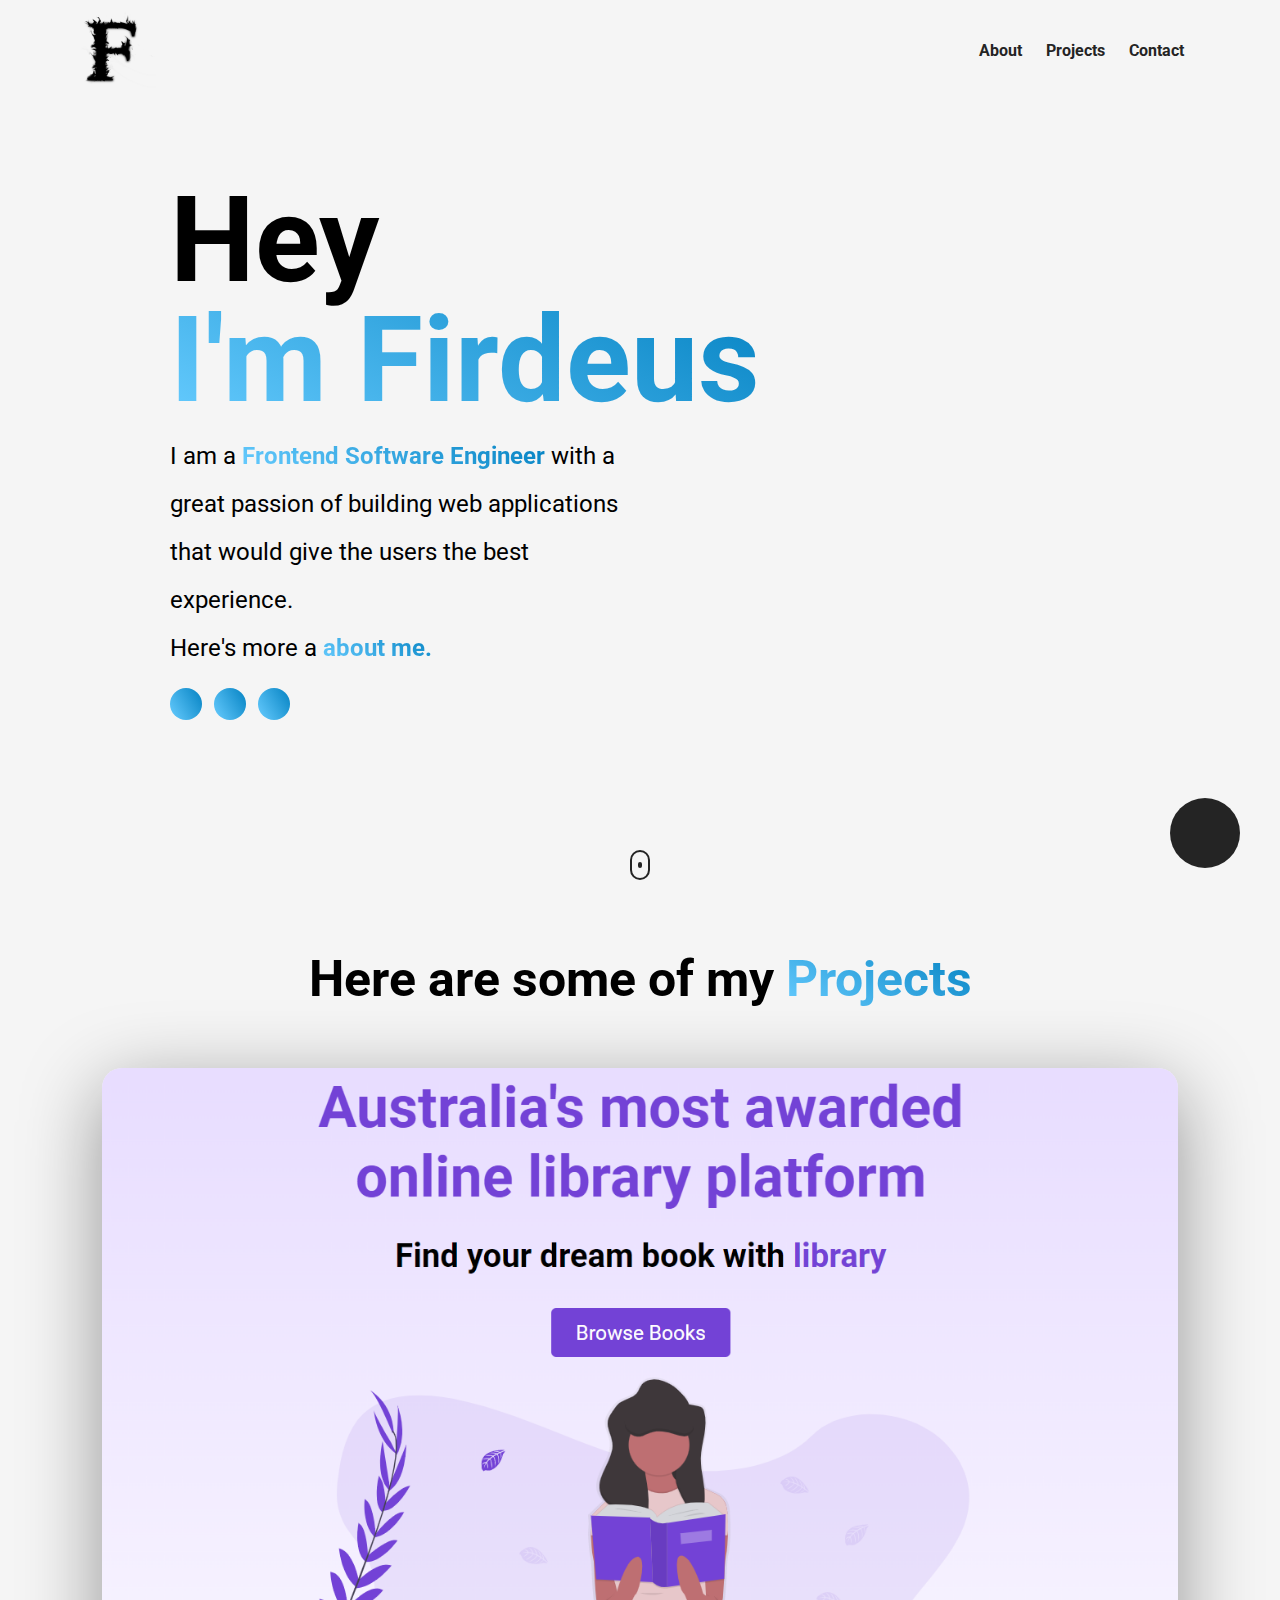
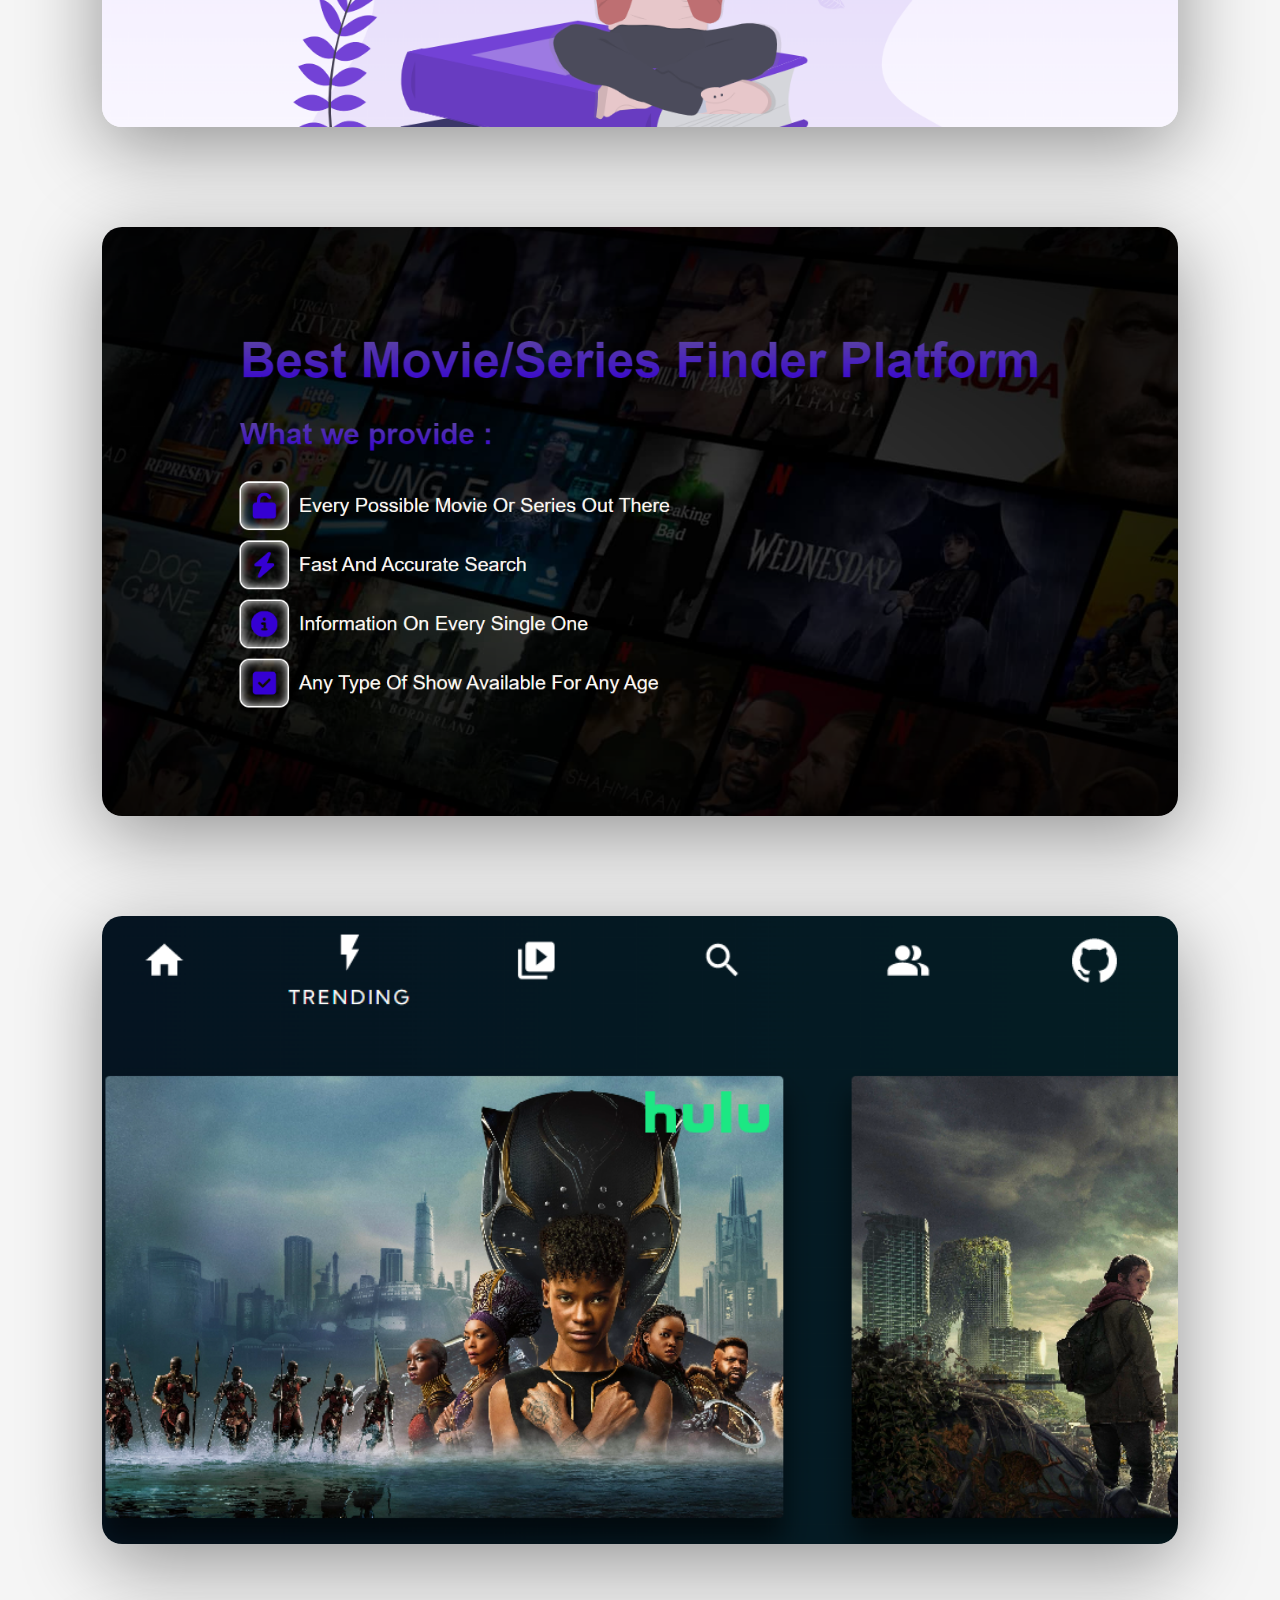
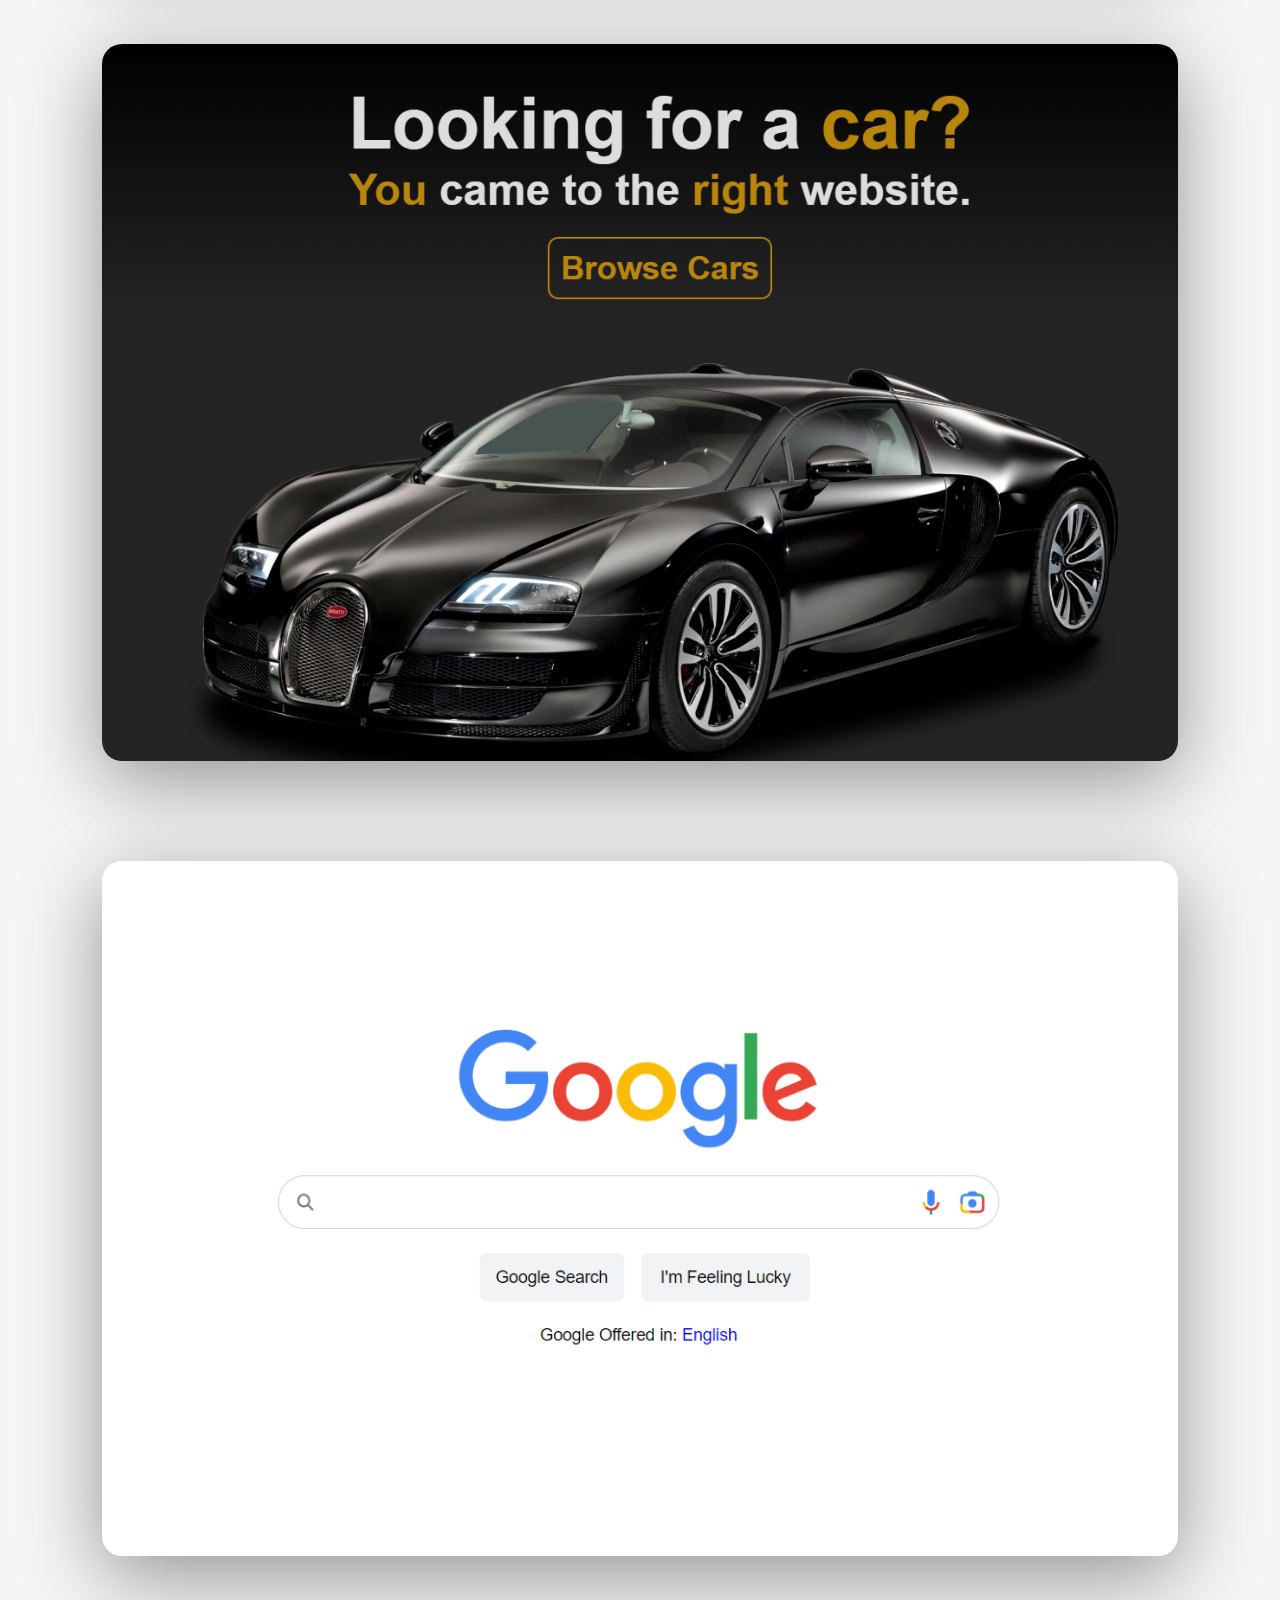
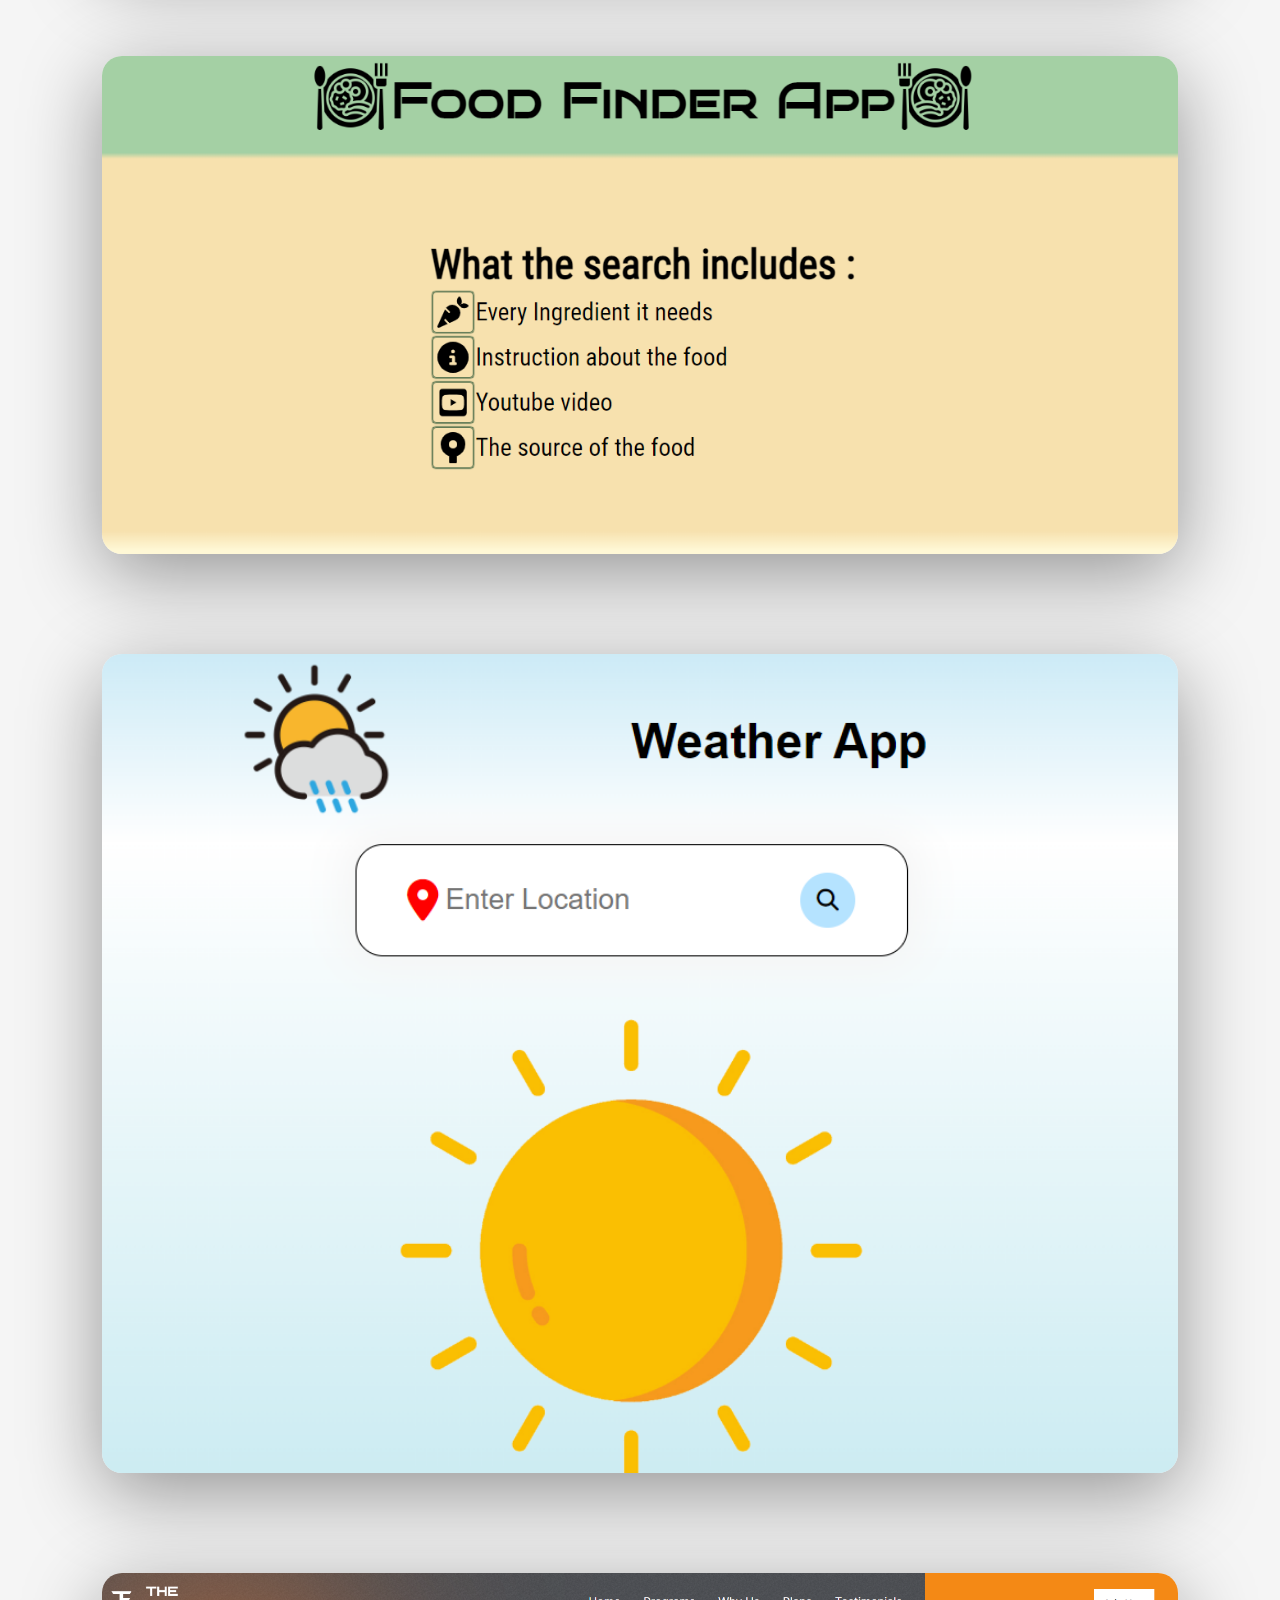
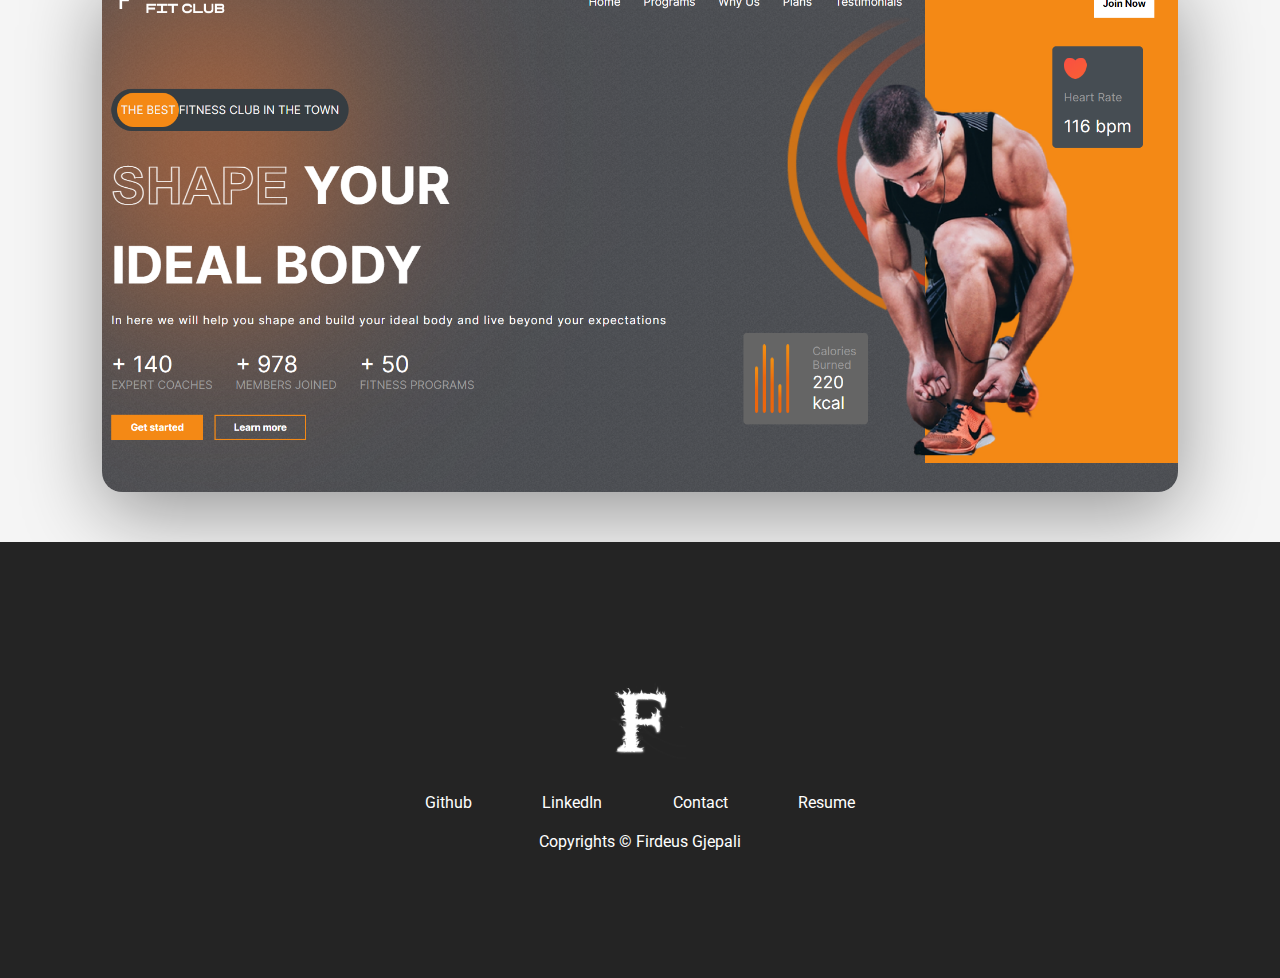
==== index.html @ e4bb8345 "commit" ====
<!DOCTYPE html>
<html lang="en">
  <head>
    <meta charset="UTF-8" />
    <meta http-equiv="X-UA-Compatible" content="IE=edge" />
    <meta name="viewport" content="width=device-width, initial-scale=1.0" />
    <title>Firdeus Gjepali</title>
    <link rel="stylesheet" href="styles.css" />
    <link rel="icon" href="./assets2/favicon.png">
       <script src="https://kit.fontawesome.com/c8e4d183c2.js"></script>
        <script src="index.js"></script>
       <script type="text/javascript"
        src="https://cdn.jsdelivr.net/npm/@emailjs/browser@3/dist/email.min.js">
        </script>
        <script type="text/javascript">
        (function(){
        emailjs.init("X4Mi8L9q9HTYDrE3U");
       })();
</script>
  </head>
  <body>
    <section id="landing-page">
      <nav>
        <figure>
          <img src="./assets2/theLogo.png" class="personal__logo" />
        </figure>
        <ul class="nav__link--list">
          <li class="nav__link">
            <a
              href="#"
              class="nav__link--anchor link__hover-effect link__hover-effect-black"
              onclick="toggleModal()"
              >About</a
            >
          </li>
          <li class="nav__link">
            <a
              href="#projects"
              class="nav__link--anchor link__hover-effect link__hover-effect-black"
              >Projects</a
            >
          </li>
          <li class="nav__link">
            <a
              href="#"
              class="nav__link--anchor link__hover-effect link__hover-effect-black"
              onclick="toggleModal()">Contact</a
            >
          </li>
          <li class="nav__link click" onclick="toggleContrast()">
            <i class="fas fa-adjust"></i>
          </li>
        </ul>
      </nav>
      <header class="header">
        <div class="header__content">
          <h1 class="title">Hey <br>
          <span class="color">I'm Firdeus</span></h1>
          <p class="header__para">
            I am a <b class="color">Frontend Software Engineer</b> with a great
            passion of building web applications that would give the users the
            best experience. <br />
            Here's more a <a href="#"><b class="color click" onclick="toggleModal()">about me.</b></a>
          </p>
          <div class="social__list">
            <a href="https://www.linkedin.com/in/firdeus-gjepali-832869245/" target="_blank" class="social__link click">
              <i class="fab fa-linkedin-in"></i>
            </a>
            <a href="https://github.com/FirdeusGj" target="_blank" class="social__link click">
              <i class="fab fa-github"></i>
            </a>
            <a href="./assets2/MyResume.pdf" target="_blank" class="social__link click">
              <i class="fas fa-file-pdf"></i>
            </a>
          </div>
        </div>
      </header>
      <a href="#">
        <button class="mail__btn click" onclick="toggleModal()">
          <i class="fas fa-envelope"></i>
        </button>
      </a>
        <a href="#projects" class="scroll">
          <div class="scroll__icon click"></div>
        </a>
      <div class="modal">
        <div class="modal__half modal__about">
          <h3 class="modal__title modal__title--about">Here's a bit <span class="color">about me</span></h3>
          <h4 class="modal__sub-title modal__sub-title--about">Frontend Software Engineer</h4>
          <p class="modal__para">
            I'm a 18 year-old <span class="color">frontend software engineer</span> with a strong passion
            of building websites that would give the users their <span class="color">best experience</span>
          </p>
          <div class="modal__languages">
            <figure class="modal__language">
              <img src="https://upload.wikimedia.org/wikipedia/commons/thumb/3/38/HTML5_Badge.svg/240px-HTML5_Badge.svg.png" class="modal__language--img" alt="">
              <span class="language__name">HTML</span>
            </figure>
            <figure class="modal__language">
              <img src="https://upload.wikimedia.org/wikipedia/commons/6/6a/JavaScript-logo.png" class="modal__language--img" alt="">
              <span class="language__name">JavaScript</span>
            </figure>
            <figure class="modal__language">
              <img src="https://cdn.iconscout.com/icon/free/png-256/css-131-722685.png" class="modal__language--img" alt="">
              <span class="language__name">CSS</span>
            </figure>
            <figure class="modal__language">
              <img src="https://cdn.iconscout.com/icon/free/png-256/react-3-1175109.png" class="modal__language--img" alt="">
              <span class="language__name">React</span>
            </figure>
          </div>
        </div>
        <div class="modal__half modal__contact">
        <i class="fas fa-times modal__exit click" onclick="toggleModal()"></i>
          <h3 class="modal__title modal__title--contact">
            Let's have a chat!
          </h3>
          <h3 class="modal__title modal__title--contact modal__sub-title">
            I'm open to new opportunities.
          </h3>
          <form id="contact__form" onsubmit="contact(event)">
            <div class="form__item">
              <label class="form__item--label">Name</label>
              <input name="user_name" type="text" class="input" required></input>
            </div>
            <div class="form__item">
              <label class="form__item--label">Email</label>
              <input name="user_email" type="email" class="input" required></input>
            </div>
            <div class="form__item">
              <label class="form__item--label">Message</label>
              <textarea name="message" type="text" class="input" required></textarea>
            </div>
            <button id="contact__submit" class="form__submit">
              Send it my way
            </button>
          </form>
          <div class="modal__overlay modal__overlay--loading">
            <i class="fas fa-spinner"></i>
          </div>
          <div class="modal__overlay modal__overlay--success">
            Thanks for the message! Looking forward to speaking to you soon.
          </div>
        </div>
      </div>
    </section>
    <section id="projects">
      <div class="container">
        <div class="row">
          <h1 class="section__title">
            Here are some of my <span class="color">Projects</span>
          </h1>
          <ul class="project__list">
            <li class="project">
              <div class="project__wrapper">
                <img src="./assets2/ecommerceLink.png" class="project__img" />
                <div class="project__wrapper--bg"></div>
                <div class="project__description">
                  <h3 class="project__description--title">
                    Library App
                  </h3>
                  <h4 class="project__description--sub-title">
                    HTML, CSS, JavaScript, React 
                  </h4>
                  <p class="project__description--para">
                    This is a library app project I made while using React. You can browse books, add them to the cart by showing the total price, remove them from it, sort from hightest to lowest in price (either way too) or by rating, view recommended books and it's responsive as well.
                  </p>
                  <div class="project__description--links">
                    <a href="https://github.com/FirdeusGj/Library-react" target="_blank" class="project__description--link">
                      <i class="fab fa-github"></i>
                    </a>
                    <a href="https://imaginative-capybara-188b0a.netlify.app/" target="_blank" class="project__description--link">
                      <i class="fas fa-link"></i>
                    </a>
                  </div>
                </div>
              </div>
            </li>
          </ul>
        </div>
      </div>
      <div class="container">
        <div class="row">
          <ul class="project__list">
            <li class="project">
              <div class="project__wrapper">
                <img src="./assets2/movieFinder.png" class="project__img" />
                <div class="project__wrapper--bg"></div>
                <div class="project__description">
                  <h3 class="project__description--title">
                    Movie Finder App
                  </h3>
                  <h4 class="project__description--sub-title">
                    HTML, CSS, JavaScript, React
                  </h4>
                  <p class="project__description--para">
                    This movie finder app is made using React and API. It can find different movies based on what you search, you can view the movie's important information when clicking it, shows similar shows based on what you clicked and it is fully responsive.
                  </p>
                  <div class="project__description--links">
                    <a href="https://github.com/FirdeusGj/Movie-Finder-ReactApp" target="_blank" class="project__description--link">
                      <i class="fab fa-github"></i>
                    </a>
                    <a href="https://master--majestic-pika-a8a823.netlify.app/" target="_blank" class="project__description--link">
                      <i class="fas fa-link"></i>
                    </a>
                  </div>
                </div>
              </div>
            </li>
          </ul>
        </div>
      </div>
      <div class="container">
        <div class="row">
          <ul class="project__list">
            <li class="project">
              <div class="project__wrapper">
                <img src="./assets2/huluApp.png" class="project__img" />
                <div class="project__wrapper--bg"></div>
                <div class="project__description">
                  <h3 class="project__description--title">
                    Hulu Clone 2.0
                  </h3>
                  <h4 class="project__description--sub-title">
                    HTML, CSS, JavaScript, React
                  </h4>
                  <p class="project__description--para">
                    This is a Hulu 2.0 Website I made using React and API. This Hulu clone contains top movies that are in different genres, you can add or remove movies to your watchlist and search for some of them if you'd like.
                  </p>
                  <div class="project__description--links">
                    <a href="https://github.com/FirdeusGj/Hulu-2.0-React" target="_blank" class="project__description--link">
                      <i class="fab fa-github"></i>
                    </a>
                    <a href="https://master--playful-kitten-c301f3.netlify.app/" target="_blank" class="project__description--link">
                      <i class="fas fa-link"></i>
                    </a>
                  </div>
                </div>
              </div>
            </li>
          </ul>
        </div>
      </div>
    </section>
    <section id="projects">
      <div class="container">
        <div class="row">
          <ul class="project__list">
            <li class="project">
              <div class="project__wrapper">
                <img src="./assets2/carSuggestionsLink.png" class="project__img" />
                <div class="project__wrapper--bg"></div>
                <div class="project__description">
                  <h3 class="project__description--title">
                    Car Suggestions Project
                  </h3>
                  <h4 class="project__description--sub-title">
                    HTML, CSS
                  </h4>
                  <p class="project__description--para">
                    This little project is only made using HTML and CSS. It suggests the best cheapest cars that are bought in 2022 and the most popular cars that are bought the most in the same year.
                  </p>
                  <div class="project__description--links">
                    <a href="https://github.com/FirdeusGj/Car-Sales" target="_blank" class="project__description--link">
                      <i class="fab fa-github"></i>
                    </a>
                    <a href="https://firdeusgj.github.io/Car-Sales/" class="project__description--link" target="_blank">
                      <i class="fas fa-link"></i>
                    </a>
                  </div>
                </div>
              </div>
            </li>
          </ul>
        </div>
      </div>
      <div class="container">
        <div class="row">
          <ul class="project__list">
            <li class="project">
              <div class="project__wrapper">
                <img src="./assets2/googleCloneLink.png" class="project__img" />
                <div class="project__wrapper--bg"></div>
                <div class="project__description">
                  <h3 class="project__description--title">
                    Google Clone Using React
                  </h3>
                  <h4 class="project__description--sub-title">
                    HTML, CSS, JavaScript, React
                  </h4>
                  <p class="project__description--para">
                    This Google Clone is done using React and API. It can search anything that is on google, but it is not an identical copy of it as it doesn't contain google images and advanced feature that google has, however the Javascript Google Clone is a much identical copy except it doesn't contain an API because whatever you search just leads you to it at the real google, basicly it's created in a different method.
                  </p>
                  <div class="project__description--links">
                    <a href="https://github.com/FirdeusGj/Firdeus-Google-Clone" target="_blank" class="project__description--link">
                      <i class="fab fa-github"></i>
                    </a>
                    <a href="https://master--charming-capybara-2f2862.netlify.app/" class="project__description--link" target="_blank">
                      <i class="fas fa-link"></i>
                    </a>
                    <a href="https://firdeusgj.github.io/js-google-clone/" target="_blank">
                      JavaScript Google <i class="fas fa-link"></i>
                    </a>
                  </div>
                </div>
              </div>
            </li>
          </ul>
        </div>
      </div>
      <div class="container">
        <div class="row">
          <ul class="project__list">
            <li class="project">
              <div class="project__wrapper">
                <img src="./assets2/food app.png" class="project__img" />
                <div class="project__wrapper--bg"></div>
                <div class="project__description">
                  <h3 class="project__description--title">
                    Food Finder App
                  </h3>
                  <h4 class="project__description--sub-title">
                    HTML, CSS, JavaScript
                  </h4>
                  <p class="project__description--para">
                    This Food Finder App is made using Javascript, HTML, CSS and API. Almost any food is there, you just have to search it's name and it will show up including the ingredients and the instruction on how to make it.
                  </p>
                  <div class="project__description--links">
                    <a href="https://github.com/FirdeusGj/Food-Recipe-App" target="_blank" class="project__description--link">
                      <i class="fab fa-github"></i>
                    </a>
                    <a href="https://firdeusgj.github.io/Food-Recipe-App/" target="_blank" class="project__description--link">
                      <i class="fas fa-link"></i>
                    </a>
                  </div>
                </div>
              </div>
            </li>
          </ul>
        </div>
      </div>
      <div class="container">
        <div class="row">
          <ul class="project__list">
            <li class="project">
              <div class="project__wrapper">
                <img src="./assets2/weatherApp.png" class="project__img" />
                <div class="project__wrapper--bg"></div>
                <div class="project__description">
                  <h3 class="project__description--title">
                    Weather App
                  </h3>
                  <h4 class="project__description--sub-title">
                    HTML, CSS, JavaScript
                  </h4>
                  <p class="project__description--para">
                    This website gives you information about any country's weather you search using API. It tells the weather with a little description, wind speed, humidity and the temperature in celsius, kelvin and fahrenheit.
                  </p>
                  <div class="project__description--links">
                    <a href="https://github.com/FirdeusGj/Weather-App" target="_blank" class="project__description--link">
                      <i class="fab fa-github"></i>
                    </a>
                    <a href="https://firdeusgj.github.io/Weather-App/" target="_blank" class="project__description--link">
                      <i class="fas fa-link"></i>
                    </a>
                  </div>
                </div>
              </div>
            </li>
          </ul>
        </div>
      </div>
      <div class="container">
        <div class="row">
          <ul class="project__list">
            <li class="project">
              <div class="project__wrapper">
                <img src="./assets2/FitnessApp.png" class="project__img" />
                <div class="project__wrapper--bg"></div>
                <div class="project__description">
                  <h3 class="project__description--title">
                    Fitness Website
                  </h3>
                  <h4 class="project__description--sub-title">
                    HTML, CSS, JavaScript, React
                  </h4>
                  <p class="project__description--para">
                    The fitness website is made using React and is very well designed using animations too. It would be a great website if owned by a famous gym as it has different programs to shape you and premium plans which are the best ones, including testimonials of those who finished it.
                  </p>
                  <div class="project__description--links">
                    <a href="https://github.com/FirdeusGj/Fitness-Website" target="_blank" class="project__description--link">
                      <i class="fab fa-github"></i>
                    </a>
                    <a href="https://comfy-genie-738686.netlify.app/" target="_blank" class="project__description--link">
                      <i class="fas fa-link"></i>
                    </a>
                  </div>
                </div>
              </div>
            </li>
          </ul>
        </div>
      </div>
    </section>
    <footer>
      <div class="container">
        <div class="row footer__row">
          <figure>
            <img src="./assets2/theLogo.png" class="footer__logo--img personal__logo" />
          </figure>
          <div class="footer__social--list">
            <a
              href="https://github.com/FirdeusGj"
              class="footer__social--link link__hover-effect link__hover-effect--white"
              target="_blank"
              >
              Github
            </a>
            <a
              href=""
              class="footer__social--link link__hover-effect link__hover-effect--white"
              target="_blank"
              >
              LinkedIn
            </a>
            <a
              href="#"
              class="footer__social--link link__hover-effect link__hover-effect--white"
              onclick="toggleModal()"
              >
              Contact
            </a>
            <a
              href="#"
              class="footer__social--link link__hover-effect link__hover-effect--white"
              target="_blank"
              >
              Resume
            </a>
          </div>
          <div class="footer__copyright">Copyrights © Firdeus Gjepali</div>
        </div>
      </div>
    </footer>
  </body>
</html>
---- styles.css ----
@import url('https://fonts.googleapis.com/css2?family=Roboto:wght@400;500;700&display=swap');
*{
    margin:0;
    padding:0;
    box-sizing: border-box;
    font-family: 'Roboto', sans-serif;
    scroll-behavior: smooth;
}
.personal__logo{
    width: 100px;
    height: 100px;
    filter:brightness(0%);
}
a{
    text-decoration: none;
}
nav{
    display: flex;
    justify-content: space-between;
    align-items: center;
    width:100%;
    max-width: 1200px;
    margin: 0 auto;
    height: 100px;
    padding: 0 20px;
}
li{
    list-style-type:none;
}
section{
    background-color: rgb(245, 245, 245);
    transition: all 300ms ease;
}
input, textarea{
    width:100%;
    background-color: #242424;
    color: #fff;
    outline: none;
    border: 3px solid #c0c4cc;
    border-top: none;
    border-left: none;
    border-right: none;
    height: 40px;
    transition: all 300ms ease;
}
input:hover, textarea:hover {
    border-color: #dcdfe6;
}
input:focus, textarea:focus{
    border-color: #0caeff;;
}
textarea{
    resize: vertical;
    height: 100px;
    margin-top: 8px;
}
label{
    font-size: 14px;
    font-weight: bold;
}
.form__item{
    margin-bottom: 20px;
}
.modal{
    position:absolute;
    top: 50%;
    left: 50%;
    transform: translate(-50%, -50%);
    width: 90%;
    max-width: 1100px;
    height:700px;
    border-radius: 20px;
    overflow: hidden;
    display: flex;
    visibility: hidden;
    z-index:-1;
    transition: visibility 1s, z-index 1s, box-shadow 0.5s ease;
}
.modal--open .modal{
    z-index: 60;
    box-shadow: 0 20px 80px 0 rgba(0, 0, 0, 0.5);
    visibility: visible;
}
.modal__half{
    width: 50%;
    padding: 40px 72px;
    display: flex;
    flex-direction: column;
    justify-content: center;
    position: relative;
    transition: all 300ms ease-in;
}
.modal__about{
    background-color: rgb(245, 245, 245);
    transform: translateX(-110%);
}
.modal--open .modal__about,
.modal--open .modal__contact{
    transform: translateX(0%)
}
.modal__languages{
    display: flex;
    flex-wrap: wrap;
}
.modal__language{
    width:25%;
    padding: 16px;
    position: relative;
    display: flex;
    flex-direction: column;
    align-items: center;
    transition: all 300ms ease;
}
.modal__language:hover .language__name{
    transform: scale(1);
}
.modal__language:hover{
    filter: brightness(80%);
    transform: scale(0.9);
}
.language__name {
    position: absolute;
    bottom: -10px;
    transform: scale(0);
    transition: all 300ms ease;
}
.modal__language--img{
    width: 100%;
}
.modal__contact{
    background-color: #242424;
    color: white;
    transform: translateX(110%);
}
.modal__title{
    font-size: 26px;
}
.modal__sub-title{
    margin:12px 0 24px 0;
    font-size: 14px;
}
.modal__para{
    margin-bottom: 12px;
    line-height: 1.8;
}
.modal__overlay--loading{
    background-color: #242424;
    font-size: 80px;
}
.modal__overlay{
    position: absolute;
    top: 0;
    left: 0;
    width: 100%;
    height: 100%;
    display: none;
    align-items: center;
    justify-content: center;
    z-index: -1;
}
.modal__overlay--success{
    background-color: #4bb542;
    font-size: 40px;
    font-weight: 700;
    text-align: center;
    padding:28px;
}
.modal__overlay--visible{
    z-index: 1;
    display: flex;
}
.fa-spinner{
  animation: spinner 750ms infinite linear;
}
@keyframes spinner {
    0% {
        transform:rotate(0deg);
    }
    100% {
        transform:rotate(360deg);
    }
}
.modal__exit{
    position: absolute;
    top: 30px;
    right: 40px;
    color: white;
    font-size: 36px;
    z-index: 100;
}
.form__submit{
    background-color: #0caeff;
    border: 2px solid #0caeff;
    color: white;
    font-weight: 700;
    max-width: 240px;
    width: 100%;
    padding: 12px 24px;
    font-size: 20px;
    transition: all 300ms ease;
}
.form__submit:hover{
    border-color: white;
    background-color: transparent;
}
.form__submit:active{
    border-color: #0caeff;
    color: #0caeff;
}
.container {
    padding: 50px 0;
    width: 100%;
}
.row{
    width:100%;
    max-width: 1100px;
    margin: 0 auto;
    padding: 0 12px;
}
button{
    cursor:pointer;
}
.title{
    font-size: 120px;
    margin-bottom:12px;
    text-align: left;
    line-height: 1;
}
.color {
    background: -webkit-linear-gradient(60deg,#67ccff,#0482c2);
    -webkit-text-fill-color: transparent;
    -webkit-background-clip: text;
}
p{
    line-height: 1.5;
    font-size: 16px;
}
.link__hover-effect{
    position: relative;
}
.link__hover-effect:after{
    content: "";
    position: absolute;
    bottom: -3px;
    height: 3px;
    width:0;
    right: 0;
    background-color: black;
    transition: all 300ms ease;
}
.link__hover-effect--white:after{
    background-color: #fff;
}
.link__hover-effect--black:after{
    background-color: #242424;
}
.link__hover-effect:hover:after{
    left: 0;
    width: 100%;
}
nav,
.scroll,
.header{
    opacity: 1;
    visibility: visible;
    transition: all 400ms 400ms ease-in;
}
.modal--open nav,
.modal--open .scroll,
.modal--open .header{
    opacity: 0;
    visibility: hidden;
    transition:all 400ms ease-out;
}
#landing-page{
    min-height: 100vh;
}
.dark-theme .title,
.dark-theme .section__title,
.dark-theme .section__sub-title,
.dark-theme .nav__link--anchor,
.dark-theme .fa-adjust,
.dark-theme .header__para{
    color: white;
}
.dark-theme section {
    background-color: #242424;
}
.dark-theme .personal__logo{
    filter:brightness(0%) invert(1);
}
.dark-theme .scroll__icon {
    border-color: white;
}
.dark-theme .scroll__icon:after,
.dark-theme .link__hover-effect-black:after {
    background-color: white;
}
.dark-theme .mail__btn {
    background-color: white;
    color: #242424;
    animation: whitePulse 1000ms infinite alternate-reverse;
}
.click{
    transition:all 300ms ease;
    cursor: pointer;
}
.click:hover{
    transform: scale(1.1);
}
.click:active{
    transform:scale(0.9);
}
.header{
    position: absolute;
    top:50%;
    left:50%;
    transform: translate(-50%, -50%);
    width:100%;
    max-width: 1000px;
    padding: 0 30px;
}
.header__para{
    font-size: 24px;
    line-height: 2;
    max-width: 450px;
}
.social__list{
    margin-top: 16px;
    display:flex;
}
.social__link{
    background: linear-gradient(60deg,#67ccff,#0482c2);
    color: white;
    padding: 6px;
    width: 32px;
    height: 32px;
    font-size: 14px;
    margin-right: 12px;
    display: flex;
    justify-content: center;
    border-radius: 50%;
    align-items: center;
}
.mail__btn{
    width: 70px;
    height: 70px;
    font-size: 32px;
    border-radius: 50%;
    border: none;
    background-color: #242424;
    color: white;
    position: absolute;
    bottom: 32px;
    right: 40px;
    z-index: 101;
    position:fixed;
    animation: pulse 1000ms infinite alternate-reverse;
}
@keyframes pulse {
    0% {
        box-shadow: 0px 0px 20px rgb(0, 0, 0); 
    }
    100% {
        box-shadow: 0px 0px 0px rgba(0, 0, 0);
    }
}
@keyframes whitePulse {
    0% {
        box-shadow: 0px 0px 20px rgb(255, 255, 255); 
    }
    100% {
        box-shadow: 0px 0px 0px rgb(255, 255, 255);
    }
}
.scroll{
    position: absolute;
    bottom:20px;
    left:50%;
    transform: translateX(-50%);
}
.scroll__icon{
    width: 20px;
    height: 30px;
    border: 2px solid #242424;
    border-radius: 24px;
    display:flex;
    justify-content: center;
    align-items: center;
}
.scroll__icon:after{
    content: "";
    background-color: #242424;
    width: 4px;
    height: 6px;
    border-radius: 2px;
    animation: scroll 1000ms infinite alternate-reverse;
}
@keyframes scroll {
    0%{
        transform: translateY(3px);
    }
    100%{
        transform: translateY(-3px);
    }
}
.nav__link--list{
    display: flex;
}
.nav__link{
    margin:0 12px;
}
.nav__link--anchor{
    font-size:16px;
    color: #242424;
    font-weight: 700;
}
.fa-adjust{
    font-size:20px;
}
.secion__title{
    align-items: center;
    font-size: 48px;
    margin-bottom: 60px;
}
.project__img{
    width:100%;
    transition: all 400ms ease;
    transform: scale(1.02);
}
.project__wrapper:hover .project__description{
    opacity: 1;
    transform: translateY(-50%);
}
.project__wrapper:hover .project__img{
    transform: scale(1.07);
    filter:blur(5px);
}

.project__wrapper{
    position: relative;
    border-radius: 20px;
    box-shadow: 0 20px 80px rgba(0, 0, 0, 0.4);
    overflow:hidden;
}
.section__title{
    text-align: center;
    justify-content: center;
    margin-bottom: 60px;
    font-size: 50px;
}
.project__description{
    position:absolute;
    top: 50%;
    left: 90px;
    transform: translateY(-100%);
    transition: opacity 300ms, transform 450ms ease;
    opacity:0;
    color:white;
    max-width: 550px;
}
.project__wrapper:hover .project__wrapper--bg{
    opacity:0.7;
}
.project__wrapper--bg{
    position: absolute;
    top: 0;
    left: 0;
    width: 100%;
    height: 100%;
    background-color: #1c1d25;
    opacity: 0;
    transition: all 450ms ease;
}
.project__description--title{
    font-size:40px;
}
.project__description--sub-title{
    margin-top:8px;
}
.project__description--link{
    color:white;
    font-size: 20px;
    margin-right: 16px;
}
.project__description--para{
    margin: 16px 0;
}
footer{
    background-color: #242424;
    display:flex;
    padding:6% 0;
    position: relative;
}
.footer__row{
    display: flex;
    flex-direction: column;
    align-items: center;
}
.footer__logo--img{
    width:100px;
    height:100px;
    filter:brightness(0%) invert(1)
}
.footer__social--list{
    width:100%;
    display:flex;
    justify-content: space-around;
    max-width:500px;
    margin:20px 0;
}
.footer__social--link,
.footer__copyright{
    color:white;
}
/* Small phones, tablets, large smart phones*/
@media (max-width: 768px){
    .title{
        font-size: 80px;
    }
    .header__para {
        font-size: 20px;
    }
    .modal {
        top: 0;
        left: 0;
        height: auto;
        transform: none;
        width: 100%;
        flex-direction: column-reverse;
        border-radius: 0;
    }
    .modal__half {
        width: 100%;
    }
}
/*Small phones*/
@media (max-width: 480px){
    .title{
        font-size:52px;
    }
    .header__para{
        font-size: 18px;
    }
    .nav__link:first-child{
        display:none;
    }
    .project__description--para {
        display:none;
    }
    .project__description{
        left: 0;
        padding: 0;
        width: 100%;
        text-align: center;
    }
    .project__description--sub-title{
        margin-bottom: 8px;
    }
    .modal__half{
        padding: 40px;
    }
}
@media (max-height: 650px){
    .header__content{
        margin-top:100px;
    }
}
@media (max-height: 580px){
    .header__content{
        margin-top:200px;
    }
}
@media (max-height: 476px){
    .header__content{
        margin-top:300px;
    }
}
@media (max-height: 372px){
    .header__content{
        margin-top:400px;
    }
}
@media (max-height: 270px){
    .header__content{
        margin-top:500px;
    }
}
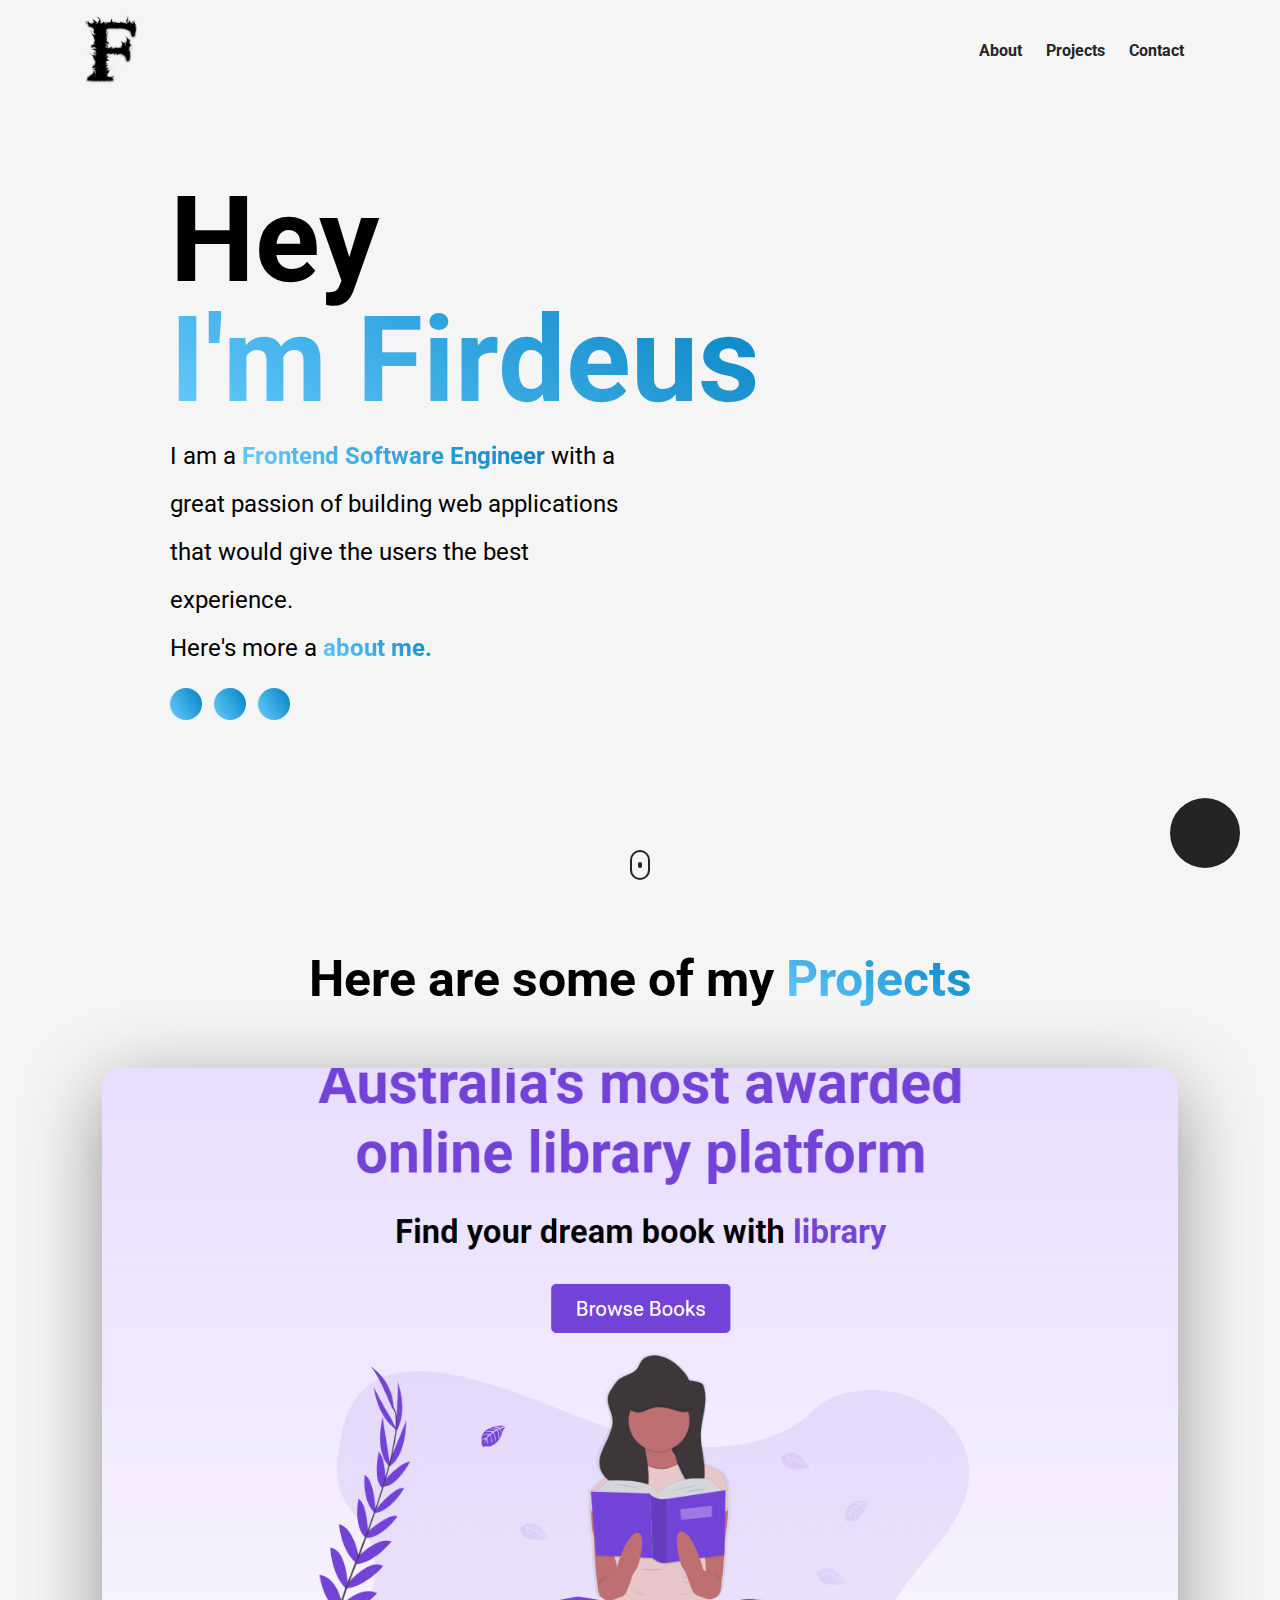
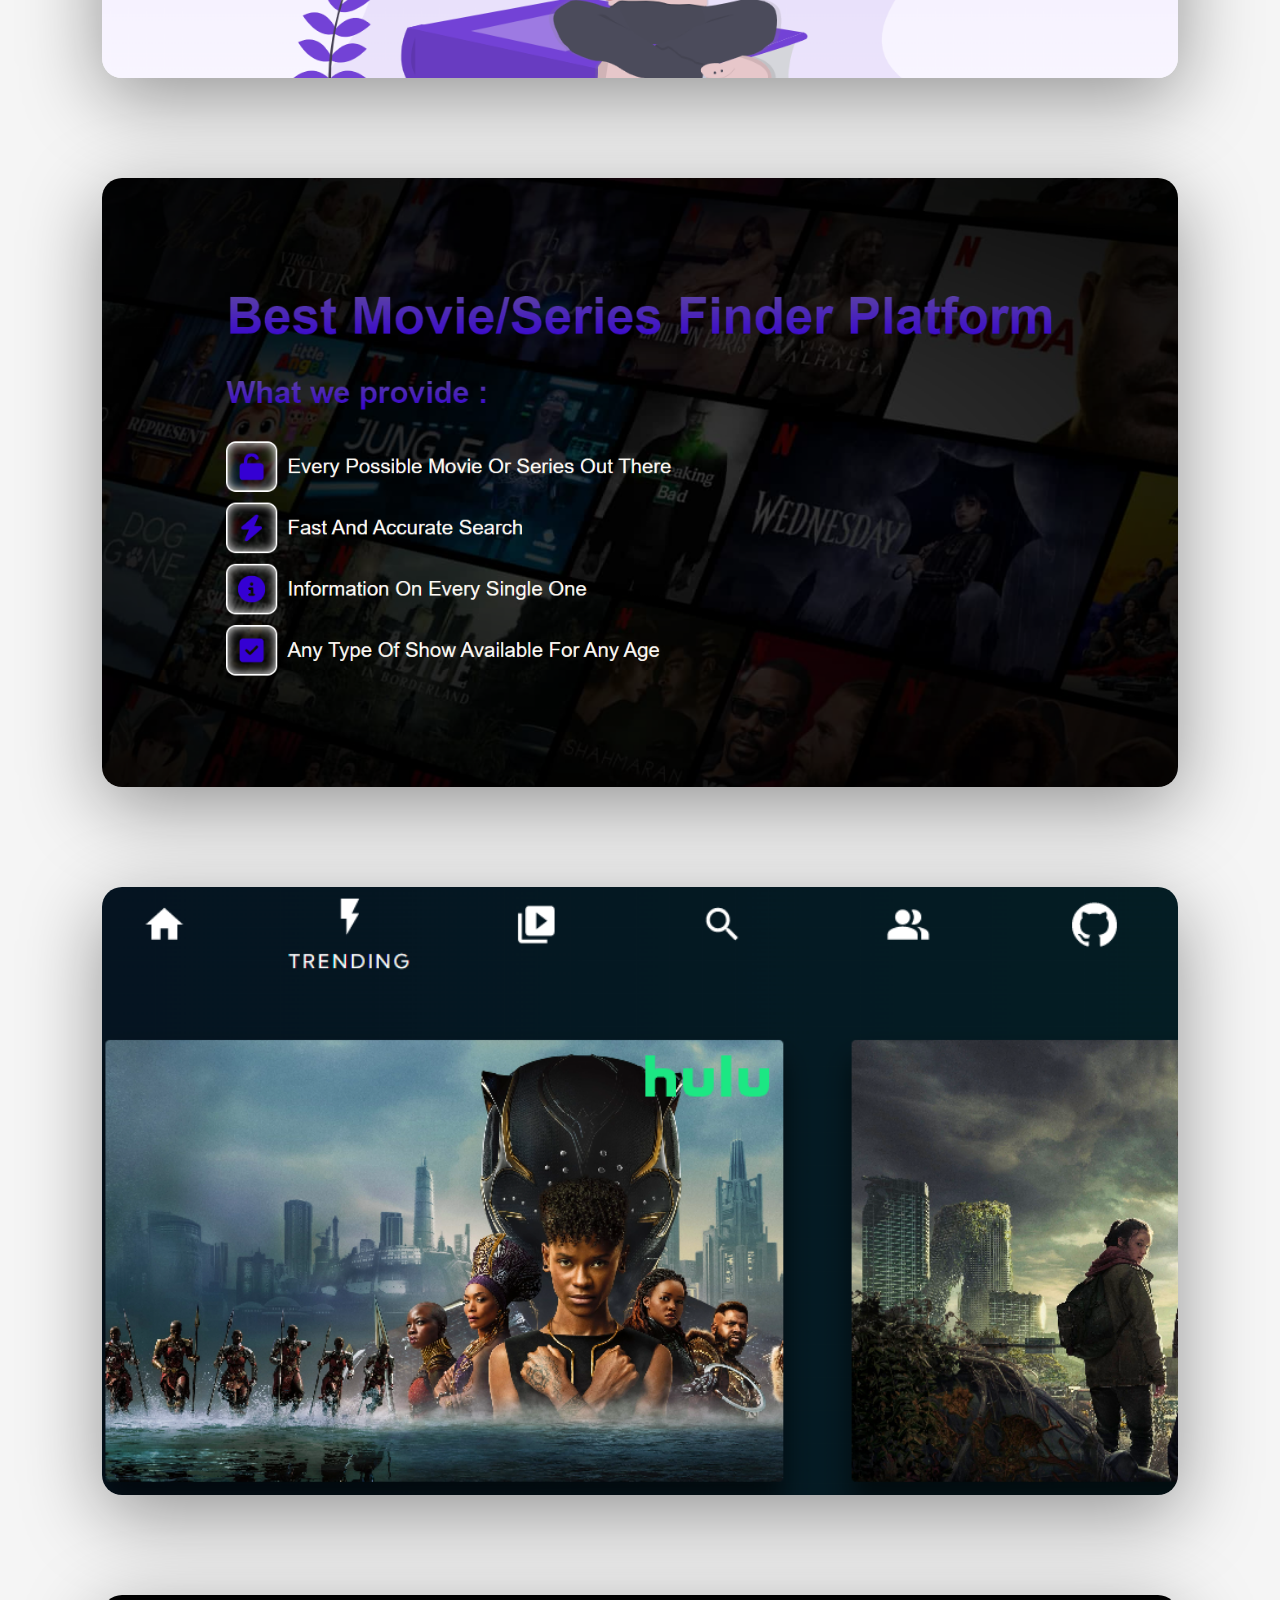
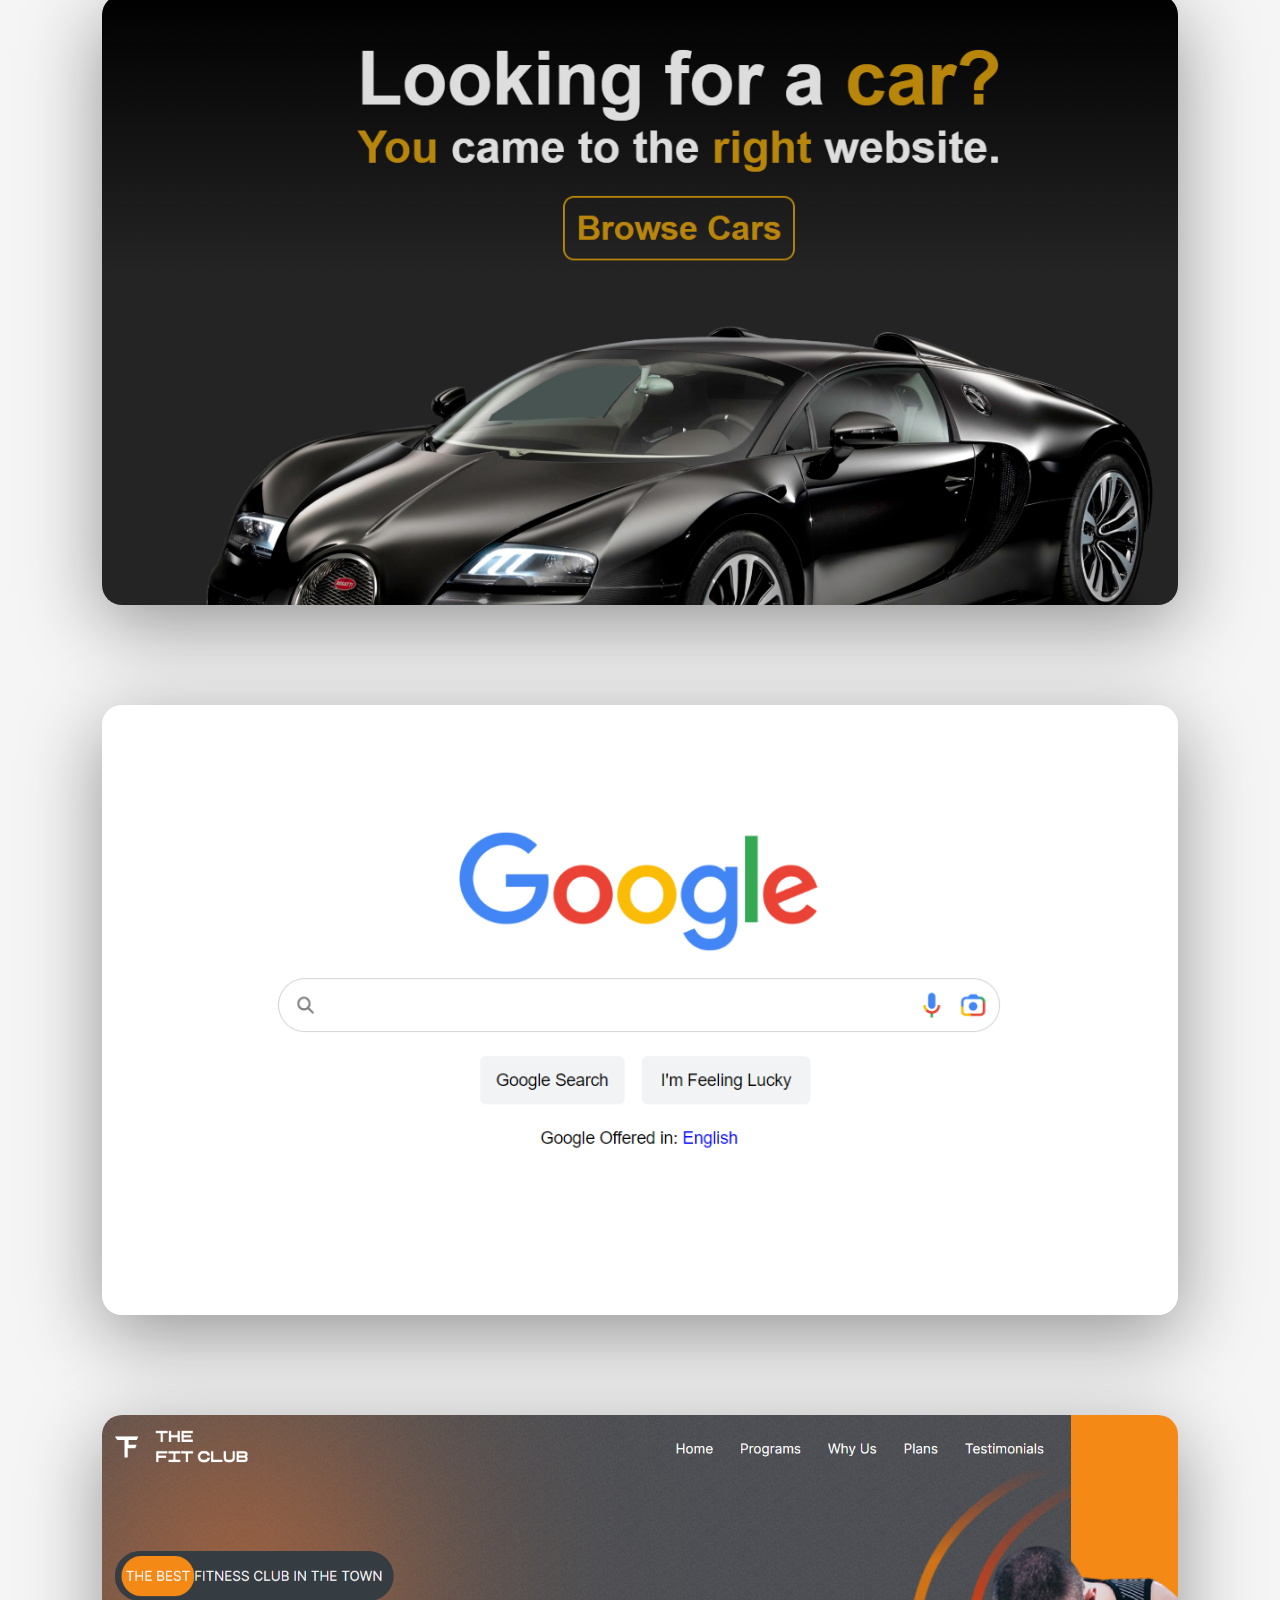
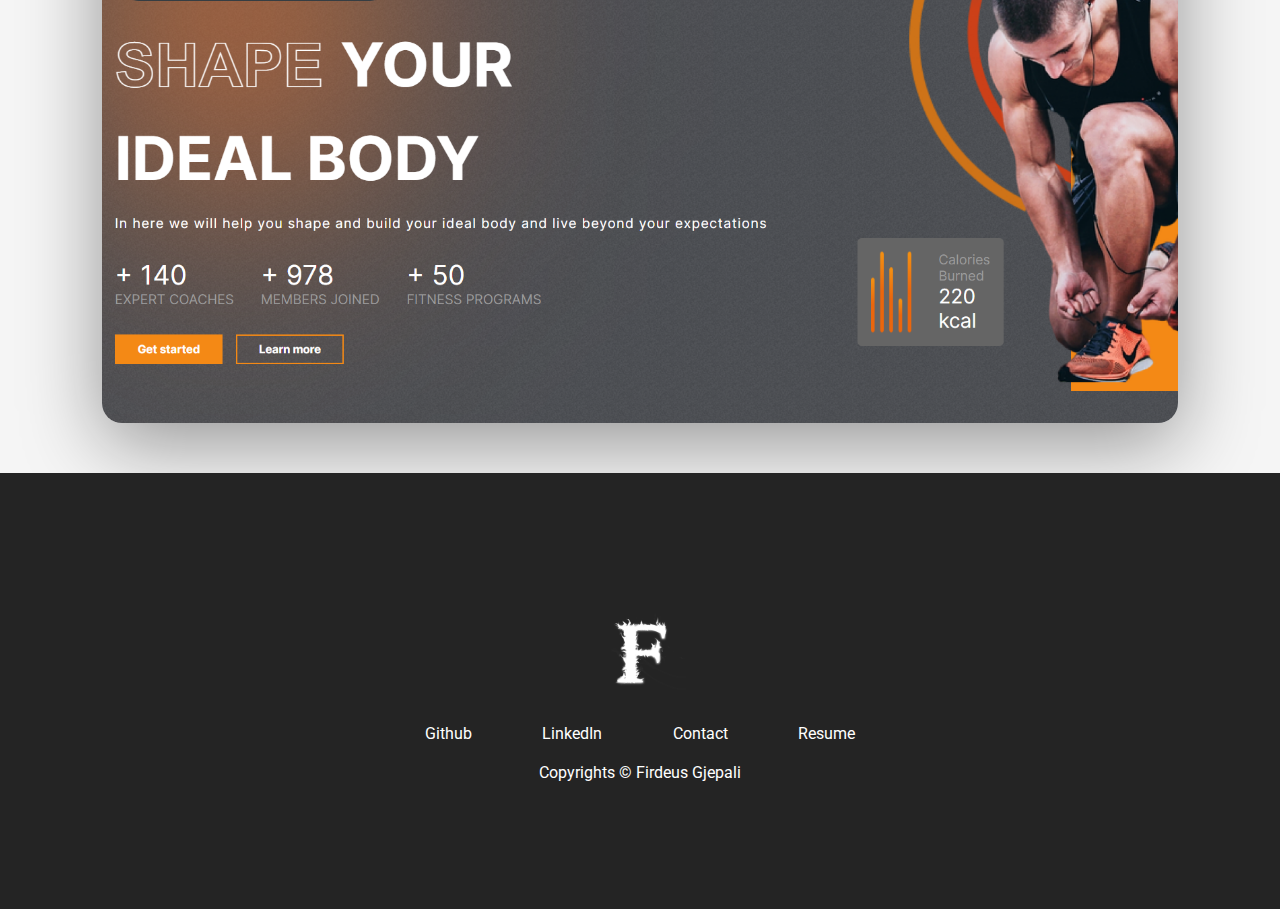
==== commit 9b198d8f: "removed 2 projects to make them better in the future" ====
--- a/index.html
+++ b/index.html
@@ -313,68 +313,6 @@
           <ul class="project__list">
             <li class="project">
               <div class="project__wrapper">
-                <img src="./assets2/food app.png" class="project__img" />
-                <div class="project__wrapper--bg"></div>
-                <div class="project__description">
-                  <h3 class="project__description--title">
-                    Food Finder App
-                  </h3>
-                  <h4 class="project__description--sub-title">
-                    HTML, CSS, JavaScript
-                  </h4>
-                  <p class="project__description--para">
-                    This Food Finder App is made using Javascript, HTML, CSS and API. Almost any food is there, you just have to search it's name and it will show up including the ingredients and the instruction on how to make it.
-                  </p>
-                  <div class="project__description--links">
-                    <a href="https://github.com/FirdeusGj/Food-Recipe-App" target="_blank" class="project__description--link">
-                      <i class="fab fa-github"></i>
-                    </a>
-                    <a href="https://firdeusgj.github.io/Food-Recipe-App/" target="_blank" class="project__description--link">
-                      <i class="fas fa-link"></i>
-                    </a>
-                  </div>
-                </div>
-              </div>
-            </li>
-          </ul>
-        </div>
-      </div>
-      <div class="container">
-        <div class="row">
-          <ul class="project__list">
-            <li class="project">
-              <div class="project__wrapper">
-                <img src="./assets2/weatherApp.png" class="project__img" />
-                <div class="project__wrapper--bg"></div>
-                <div class="project__description">
-                  <h3 class="project__description--title">
-                    Weather App
-                  </h3>
-                  <h4 class="project__description--sub-title">
-                    HTML, CSS, JavaScript
-                  </h4>
-                  <p class="project__description--para">
-                    This website gives you information about any country's weather you search using API. It tells the weather with a little description, wind speed, humidity and the temperature in celsius, kelvin and fahrenheit.
-                  </p>
-                  <div class="project__description--links">
-                    <a href="https://github.com/FirdeusGj/Weather-App" target="_blank" class="project__description--link">
-                      <i class="fab fa-github"></i>
-                    </a>
-                    <a href="https://firdeusgj.github.io/Weather-App/" target="_blank" class="project__description--link">
-                      <i class="fas fa-link"></i>
-                    </a>
-                  </div>
-                </div>
-              </div>
-            </li>
-          </ul>
-        </div>
-      </div>
-      <div class="container">
-        <div class="row">
-          <ul class="project__list">
-            <li class="project">
-              <div class="project__wrapper">
                 <img src="./assets2/FitnessApp.png" class="project__img" />
                 <div class="project__wrapper--bg"></div>
                 <div class="project__description">
@@ -443,5 +381,4 @@
       </div>
     </footer>
   </body>
-</html>
-
+</html>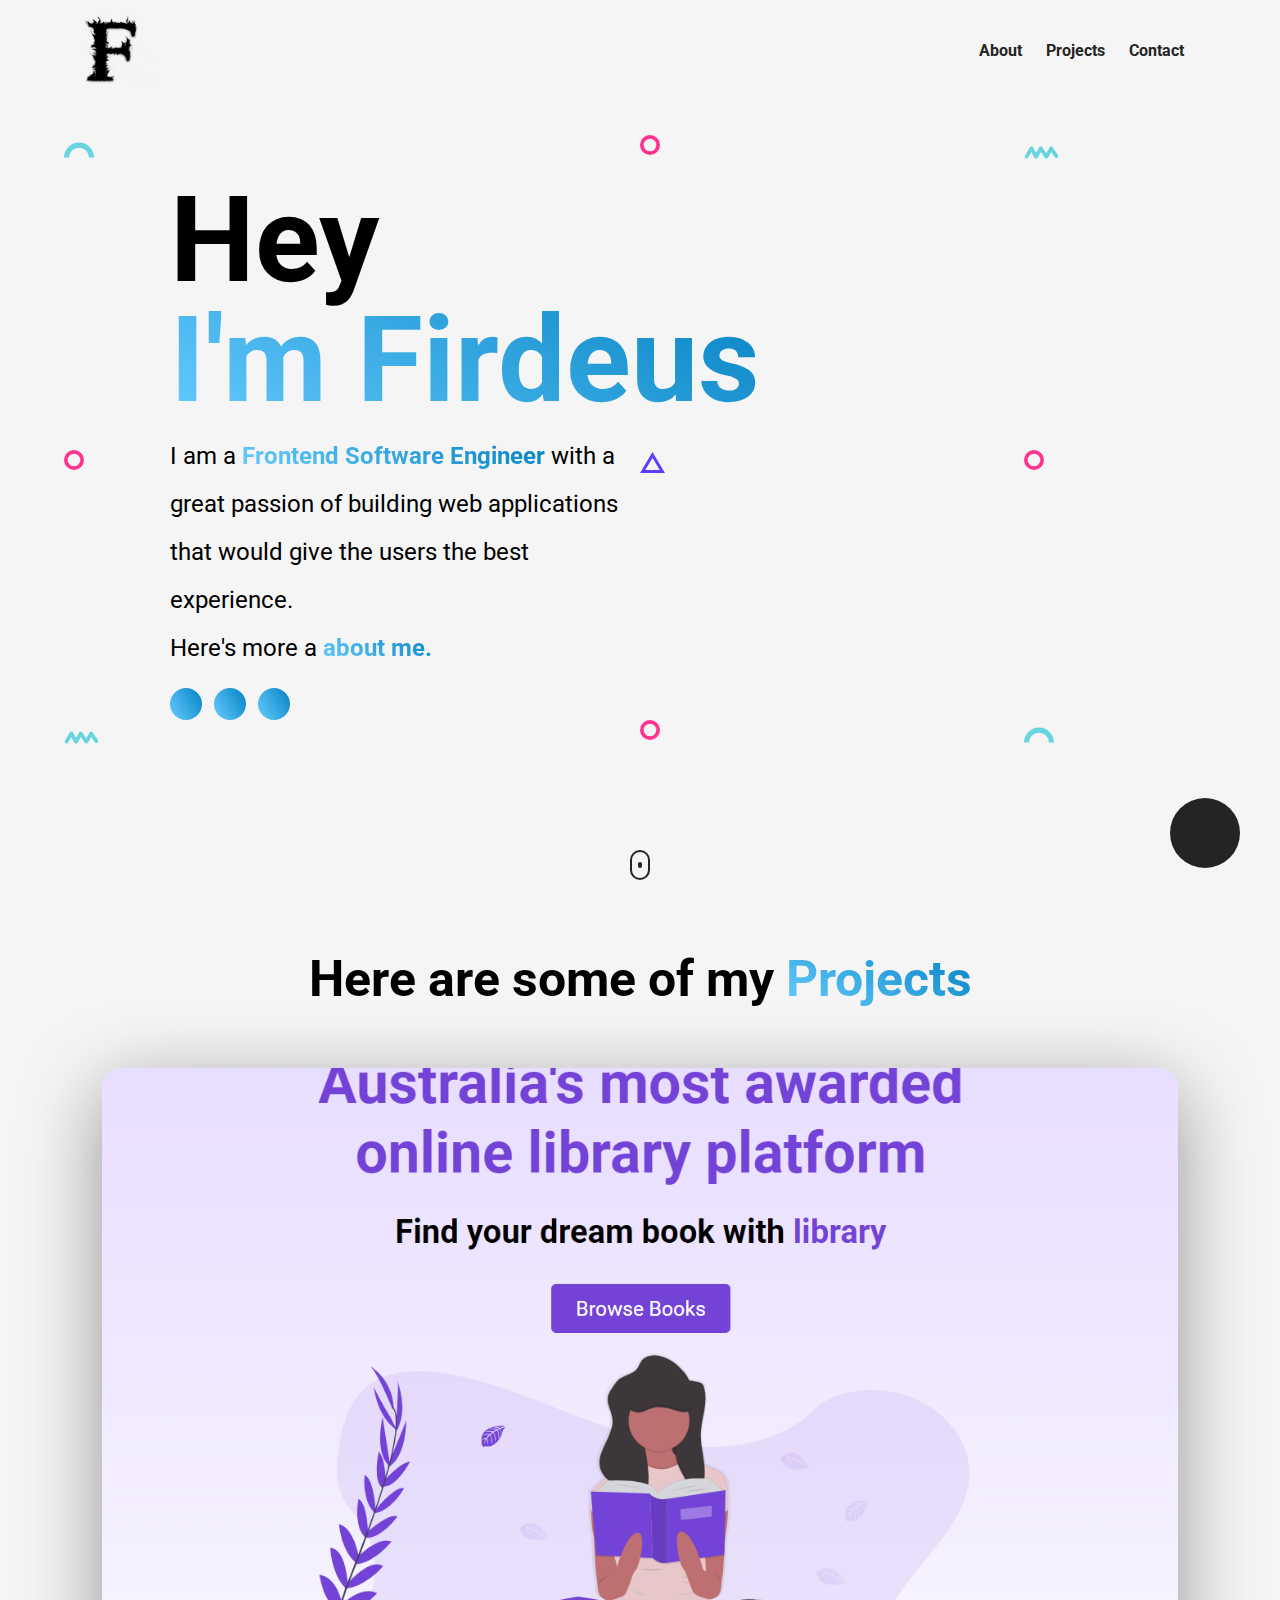
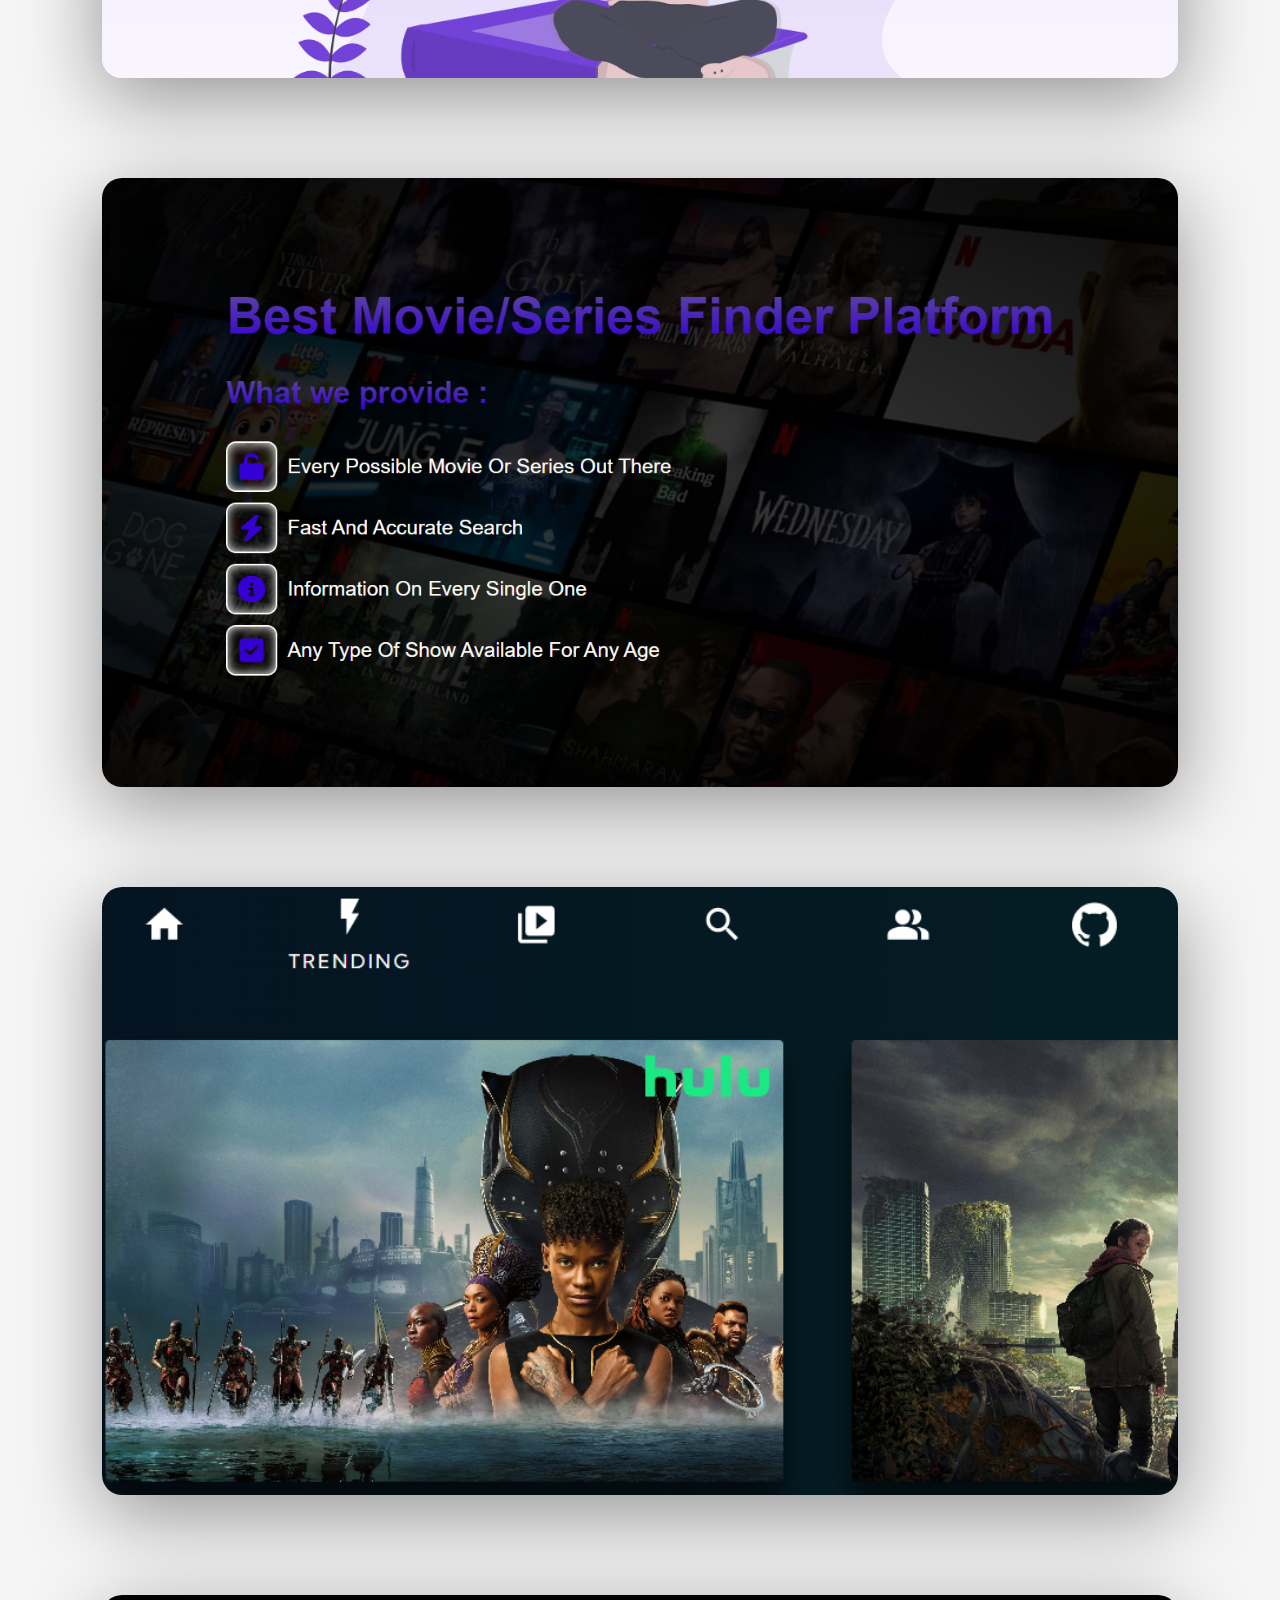
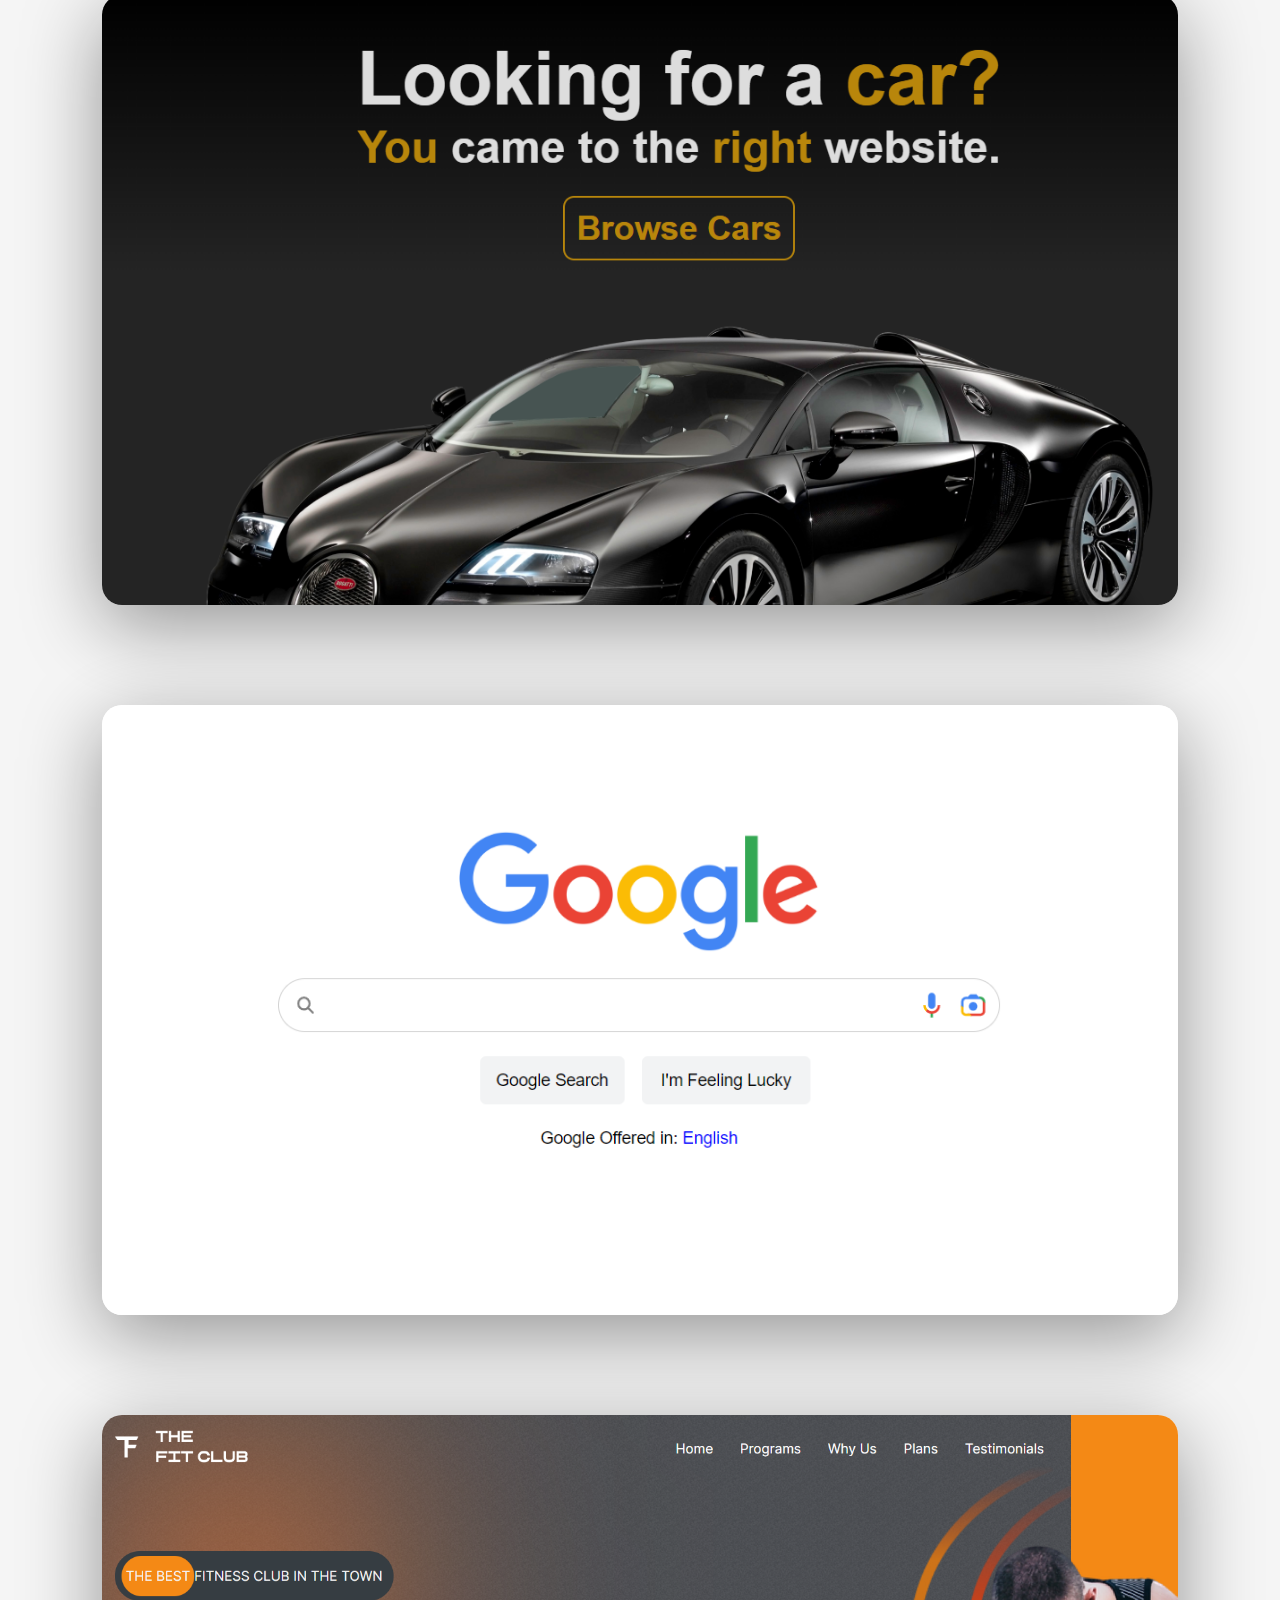
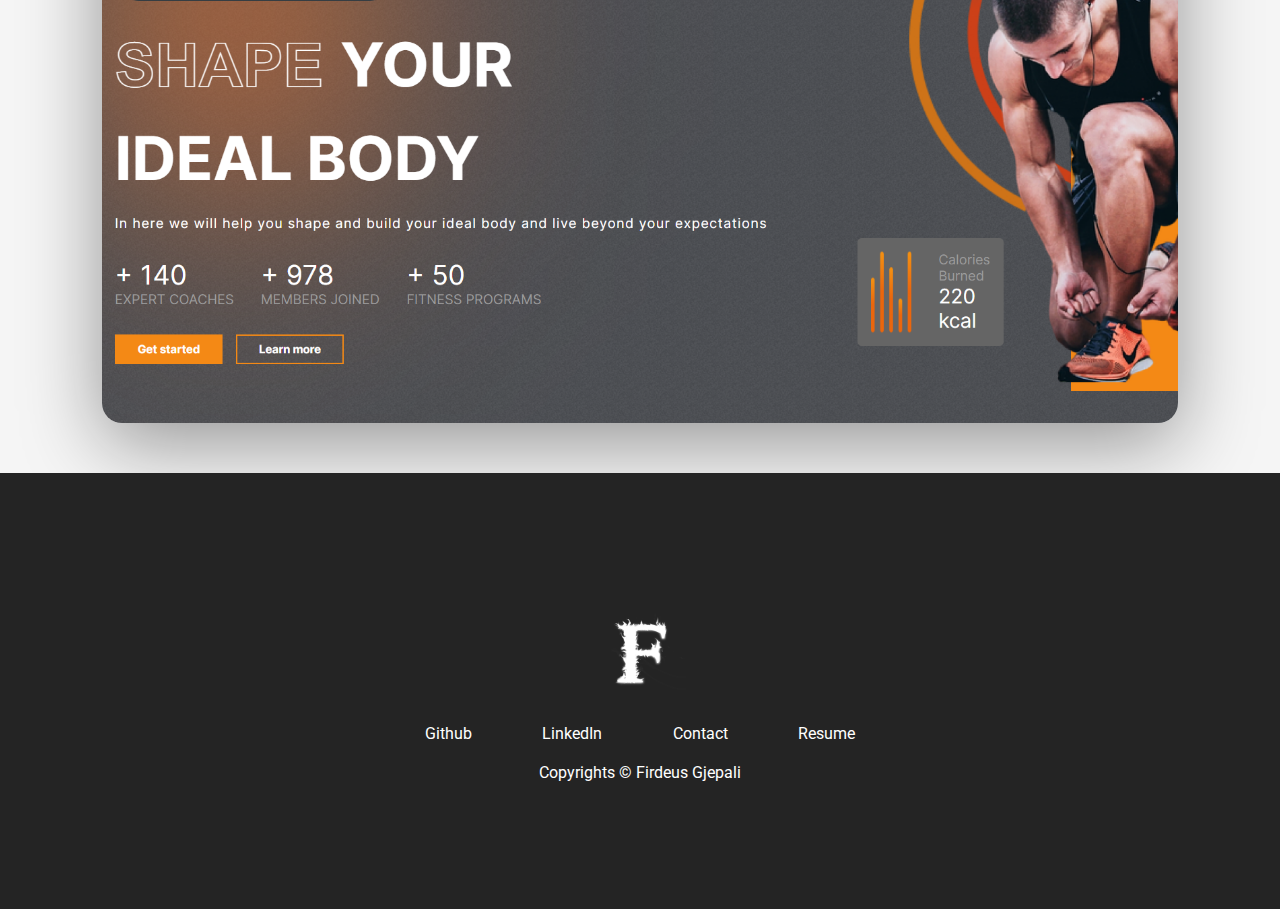
==== commit 33148d6a: "added something more" ====
--- a/index.html
+++ b/index.html
@@ -19,7 +19,7 @@
 </script>
   </head>
   <body>
-    <section id="landing-page">
+    <section id="landing-page" onmousemove="moveBackground(event)">
       <nav>
         <figure>
           <img src="./assets2/theLogo.png" class="personal__logo" />
@@ -143,6 +143,15 @@
           </div>
         </div>
       </div>
+      <img src="./assets2/semi circle.svg" class="shape shape--0">
+      <img src="./assets2/circle.svg" class="shape shape--1">
+      <img src="./assets2/squiggly.svg" class="shape shape--2">
+      <img src="./assets2/circle.svg" class="shape shape--3">
+      <img src="./assets2/triangle.svg" class="shape shape--4">
+      <img src="./assets2/circle.svg" class="shape shape--5">
+      <img src="./assets2/squiggly.svg" class="shape shape--6">
+      <img src="./assets2/circle.svg" class="shape shape--7">
+      <img src="./assets2/semi circle.svg" class="shape shape--8">
     </section>
     <section id="projects">
       <div class="container">
--- a/styles.css
+++ b/styles.css
@@ -513,6 +513,45 @@
 .footer__copyright{
     color:white;
 }
+.shape{
+    position:fixed;
+}
+.shape--0{
+    top: 15vh;
+    left: 5vw;
+}
+.shape--1{
+    top: 15vh;
+    left: 50vw;
+}
+.shape--2{
+    top: 15vh;
+    left: 80vw;
+}
+.shape--3{
+    top: 50vh;
+    left: 5vw;
+}
+.shape--4{
+    top: 50vh;
+    left: 50vw;
+}
+.shape--5{
+    top: 50vh;
+    left: 80vw;
+}
+.shape--6{
+    top: 80vh;
+    left: 5vw;
+}
+.shape--7{
+    top: 80vh;
+    left: 50vw;
+}
+.shape--8{
+    top: 80vh;
+    left: 80vw;
+}
 /* Small phones, tablets, large smart phones*/
 @media (max-width: 768px){
     .title{
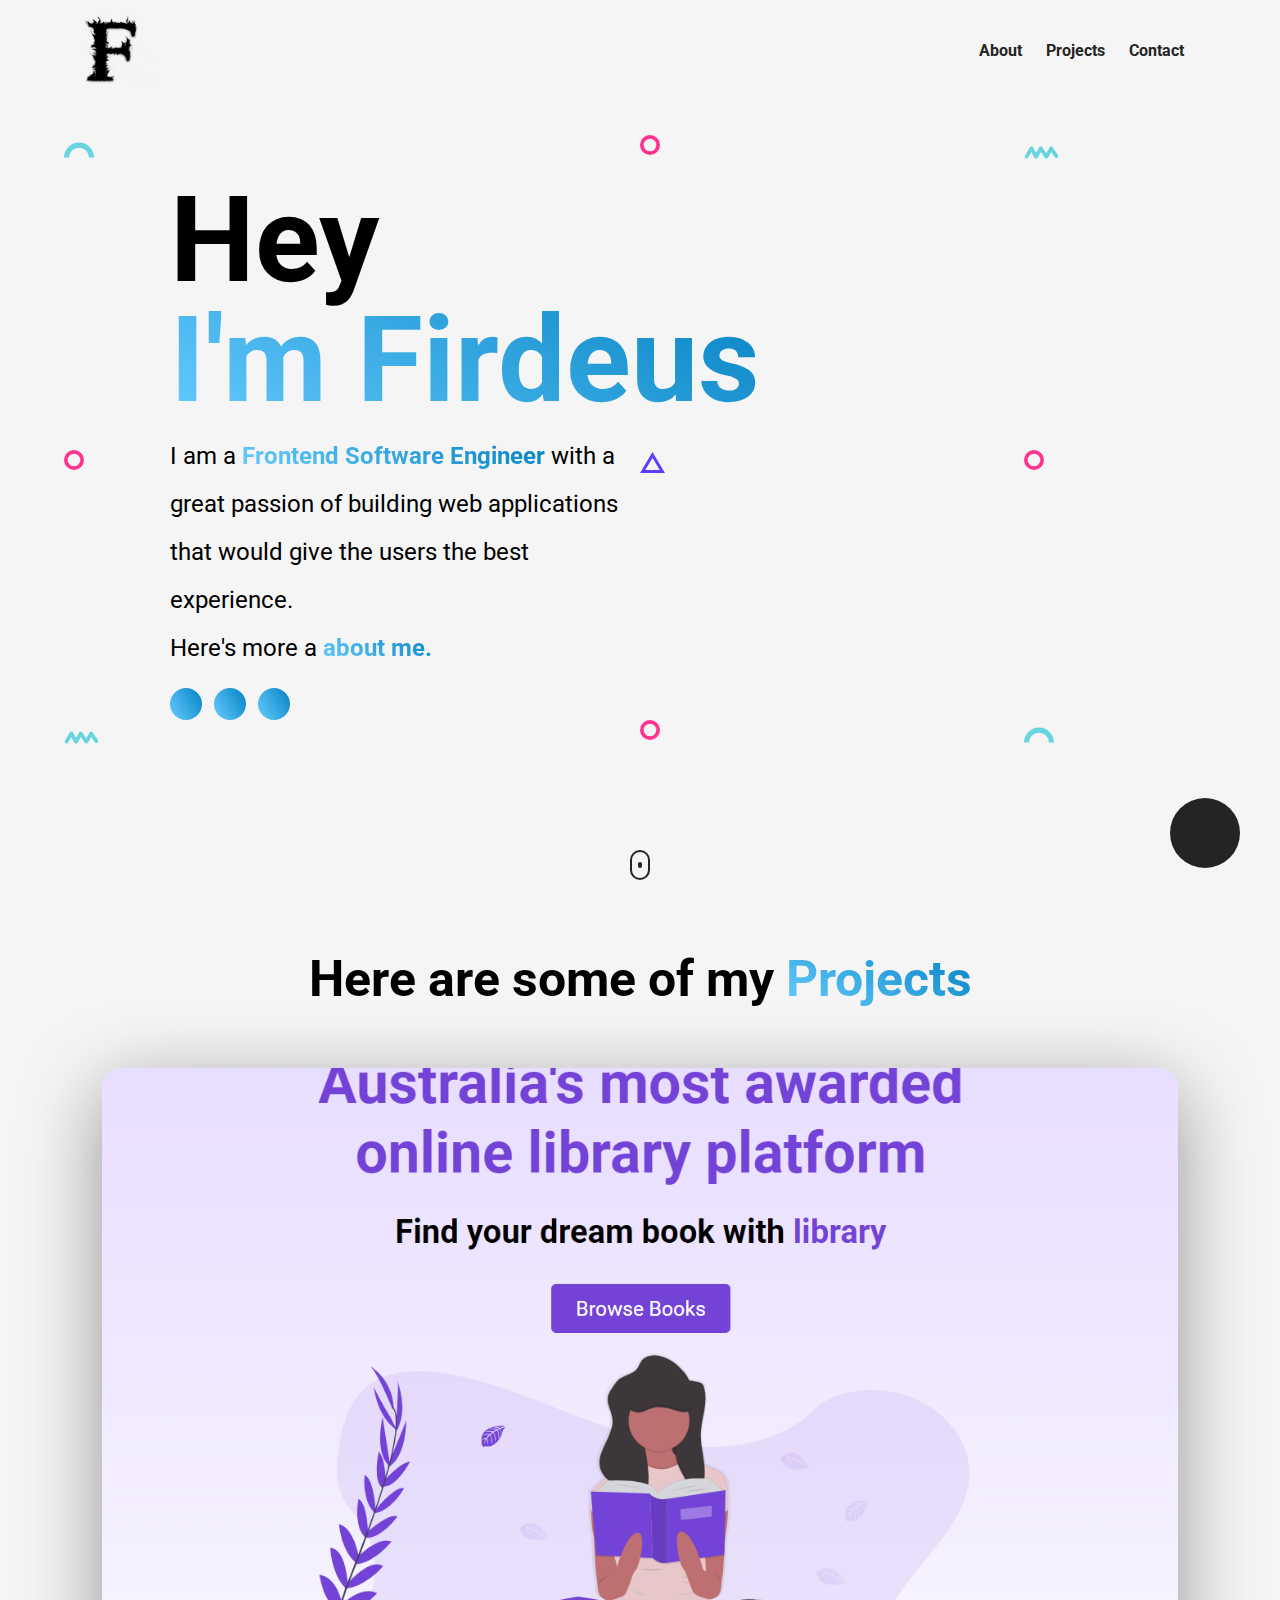
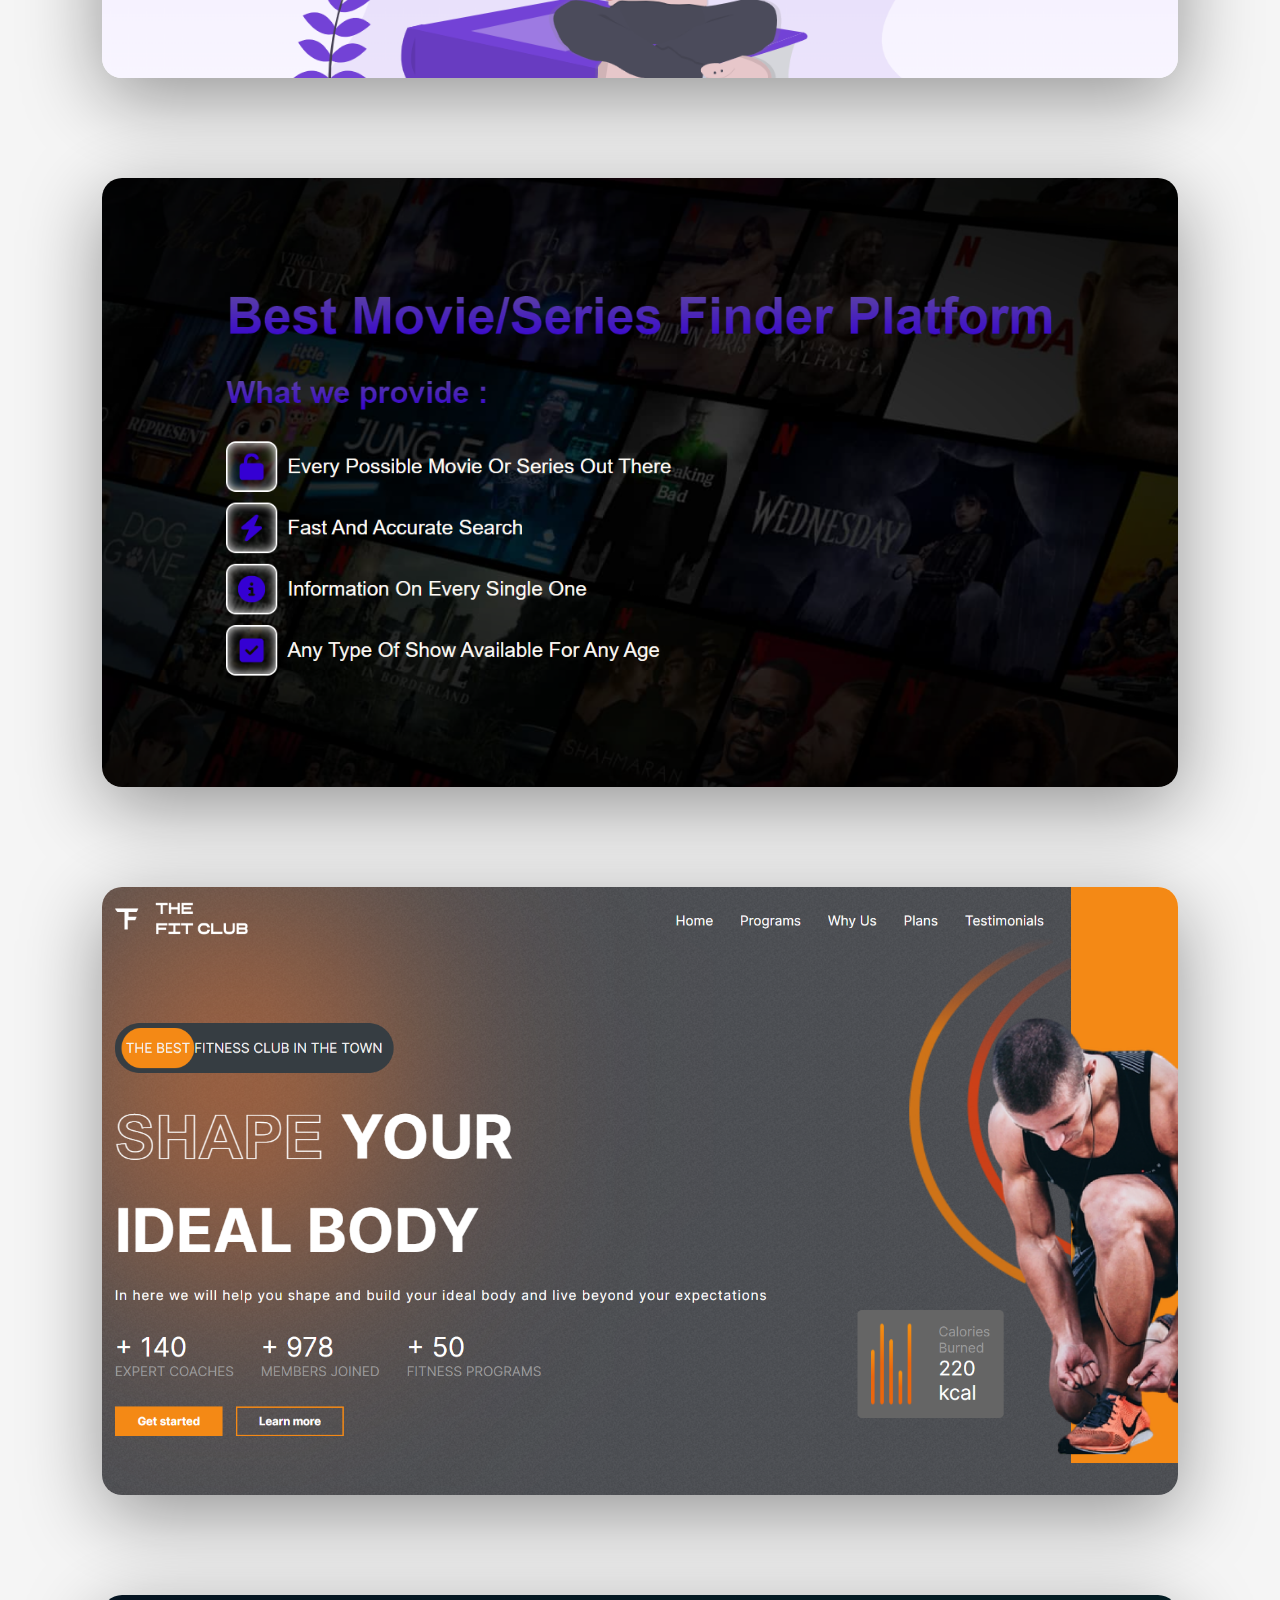
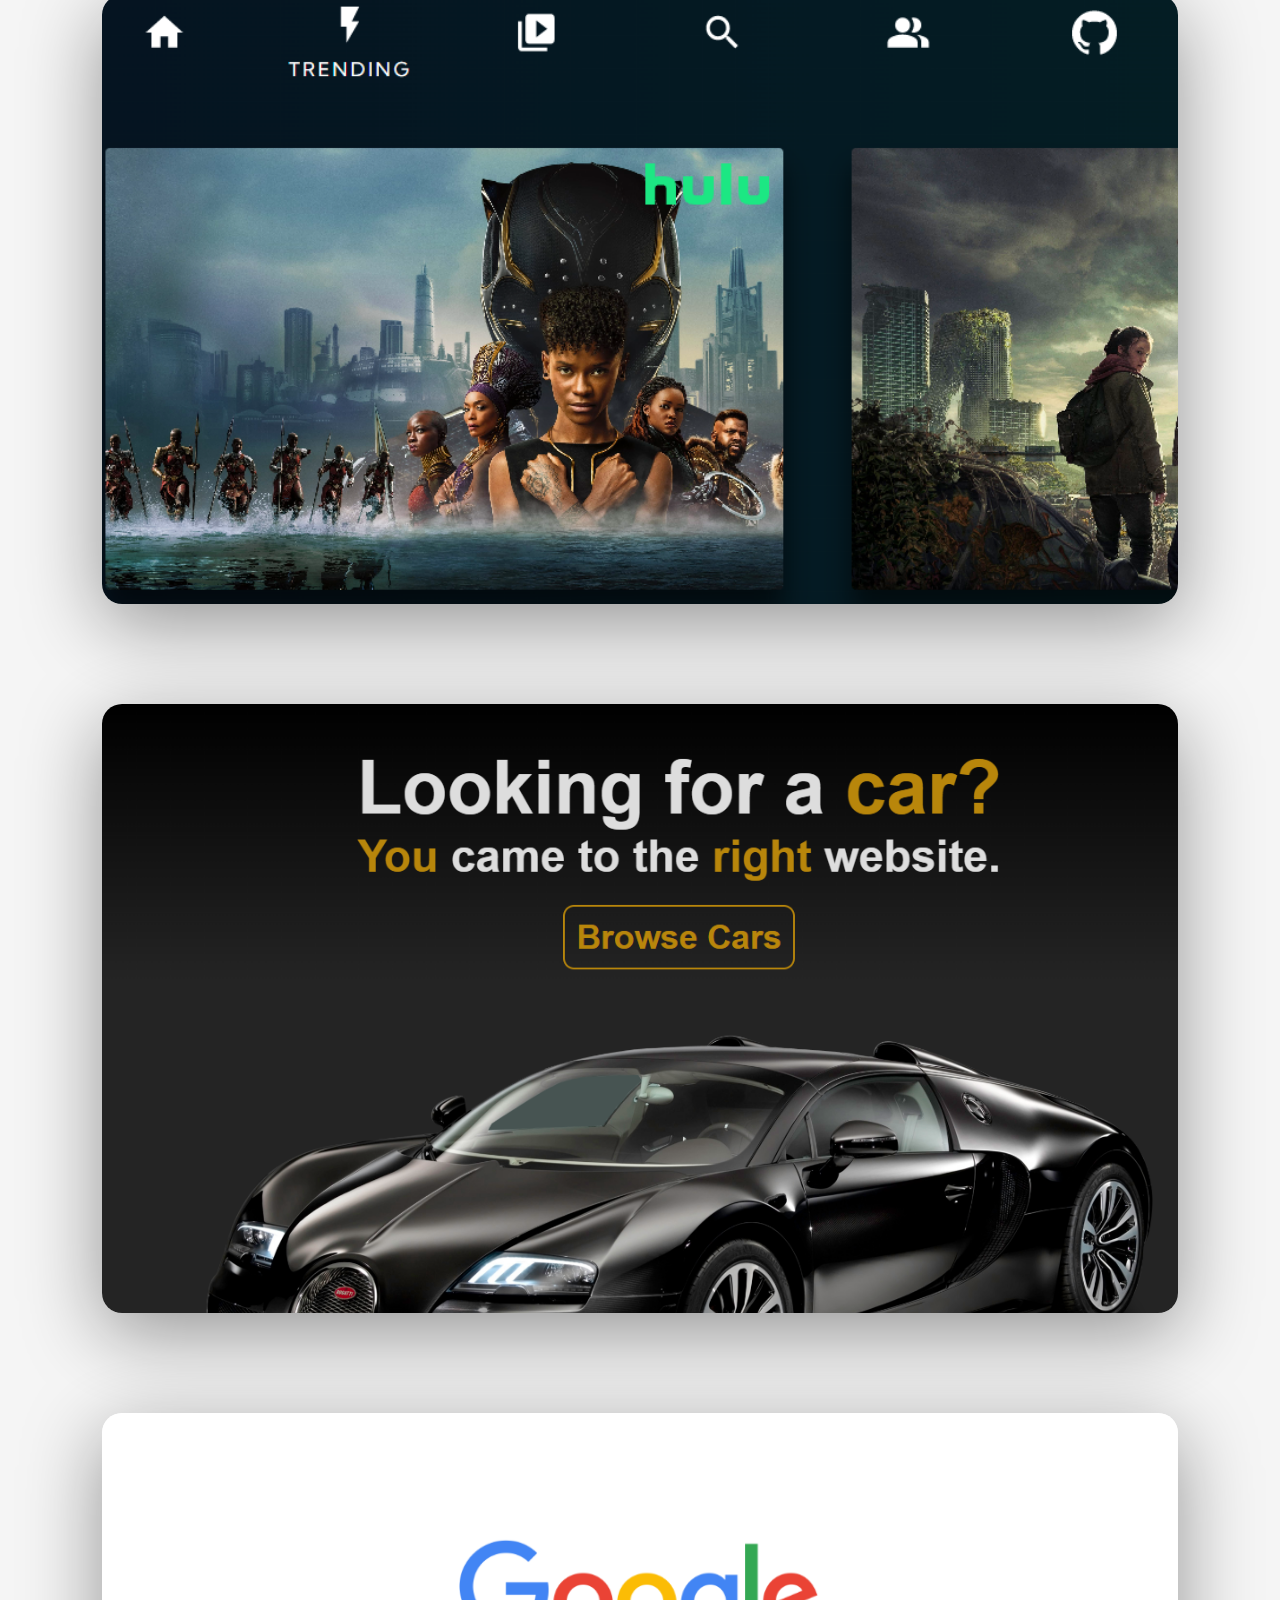
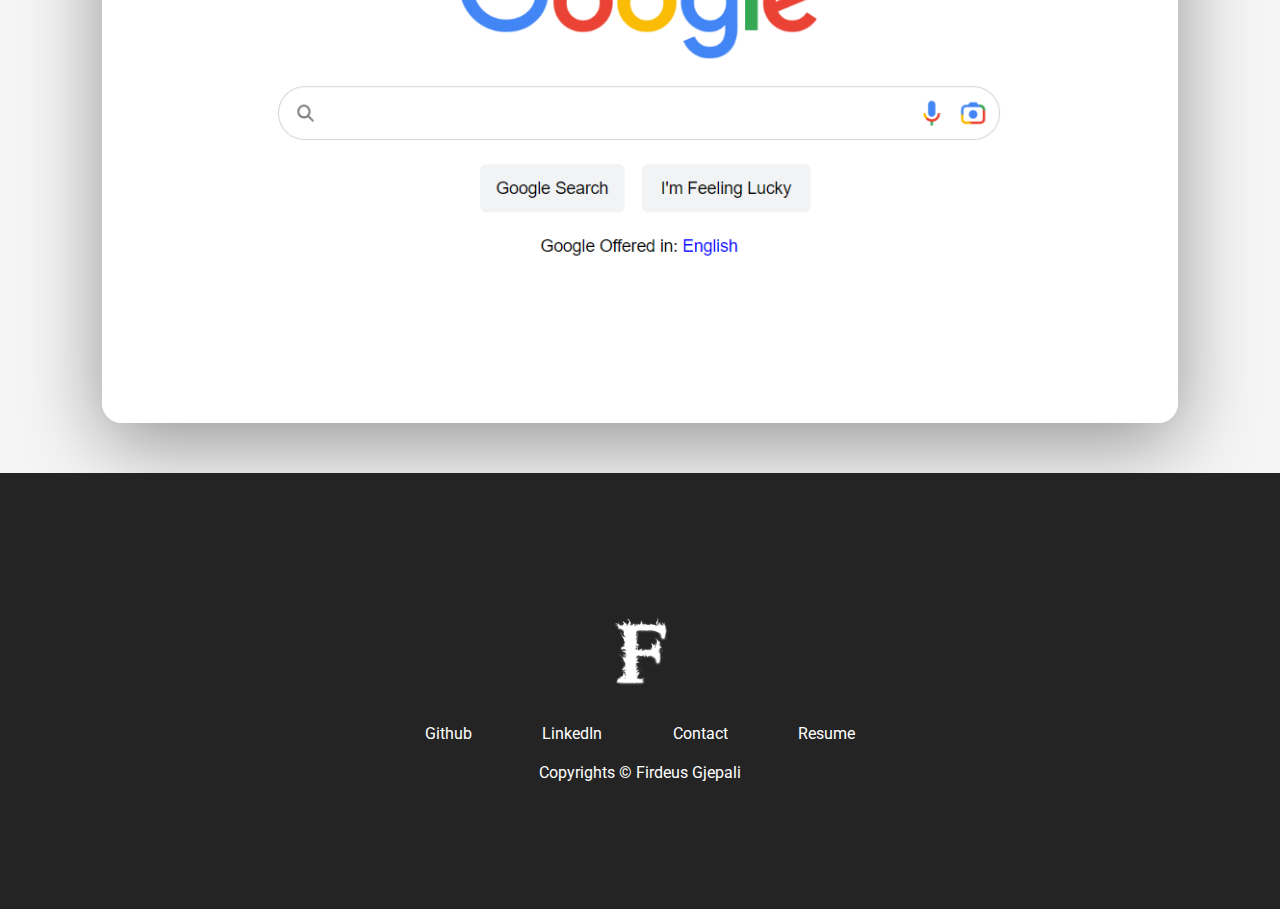
==== commit 9e4e0d5c: "made one more change" ====
--- a/index.html
+++ b/index.html
@@ -224,6 +224,37 @@
           <ul class="project__list">
             <li class="project">
               <div class="project__wrapper">
+                <img src="./assets2/FitnessApp.png" class="project__img" />
+                <div class="project__wrapper--bg"></div>
+                <div class="project__description">
+                  <h3 class="project__description--title">
+                    Fitness Website
+                  </h3>
+                  <h4 class="project__description--sub-title">
+                    HTML, CSS, JavaScript, React
+                  </h4>
+                  <p class="project__description--para">
+                    The fitness website is made using React and is very well designed using animations too. It would be a great website if owned by a famous gym as it has different programs to shape you and premium plans which are the best ones, including testimonials of those who finished it.
+                  </p>
+                  <div class="project__description--links">
+                    <a href="https://github.com/FirdeusGj/Fitness-Website" target="_blank" class="project__description--link">
+                      <i class="fab fa-github"></i>
+                    </a>
+                    <a href="https://comfy-genie-738686.netlify.app/" target="_blank" class="project__description--link">
+                      <i class="fas fa-link"></i>
+                    </a>
+                  </div>
+                </div>
+              </div>
+            </li>
+          </ul>
+        </div>
+      </div>
+      <div class="container">
+        <div class="row">
+          <ul class="project__list">
+            <li class="project">
+              <div class="project__wrapper">
                 <img src="./assets2/huluApp.png" class="project__img" />
                 <div class="project__wrapper--bg"></div>
                 <div class="project__description">
@@ -250,8 +281,6 @@
           </ul>
         </div>
       </div>
-    </section>
-    <section id="projects">
       <div class="container">
         <div class="row">
           <ul class="project__list">
@@ -309,37 +338,6 @@
                     </a>
                     <a href="https://firdeusgj.github.io/js-google-clone/" target="_blank">
                       JavaScript Google <i class="fas fa-link"></i>
-                    </a>
-                  </div>
-                </div>
-              </div>
-            </li>
-          </ul>
-        </div>
-      </div>
-      <div class="container">
-        <div class="row">
-          <ul class="project__list">
-            <li class="project">
-              <div class="project__wrapper">
-                <img src="./assets2/FitnessApp.png" class="project__img" />
-                <div class="project__wrapper--bg"></div>
-                <div class="project__description">
-                  <h3 class="project__description--title">
-                    Fitness Website
-                  </h3>
-                  <h4 class="project__description--sub-title">
-                    HTML, CSS, JavaScript, React
-                  </h4>
-                  <p class="project__description--para">
-                    The fitness website is made using React and is very well designed using animations too. It would be a great website if owned by a famous gym as it has different programs to shape you and premium plans which are the best ones, including testimonials of those who finished it.
-                  </p>
-                  <div class="project__description--links">
-                    <a href="https://github.com/FirdeusGj/Fitness-Website" target="_blank" class="project__description--link">
-                      <i class="fab fa-github"></i>
-                    </a>
-                    <a href="https://comfy-genie-738686.netlify.app/" target="_blank" class="project__description--link">
-                      <i class="fas fa-link"></i>
                     </a>
                   </div>
                 </div>
@@ -390,4 +388,4 @@
       </div>
     </footer>
   </body>
-</html>+</html>
